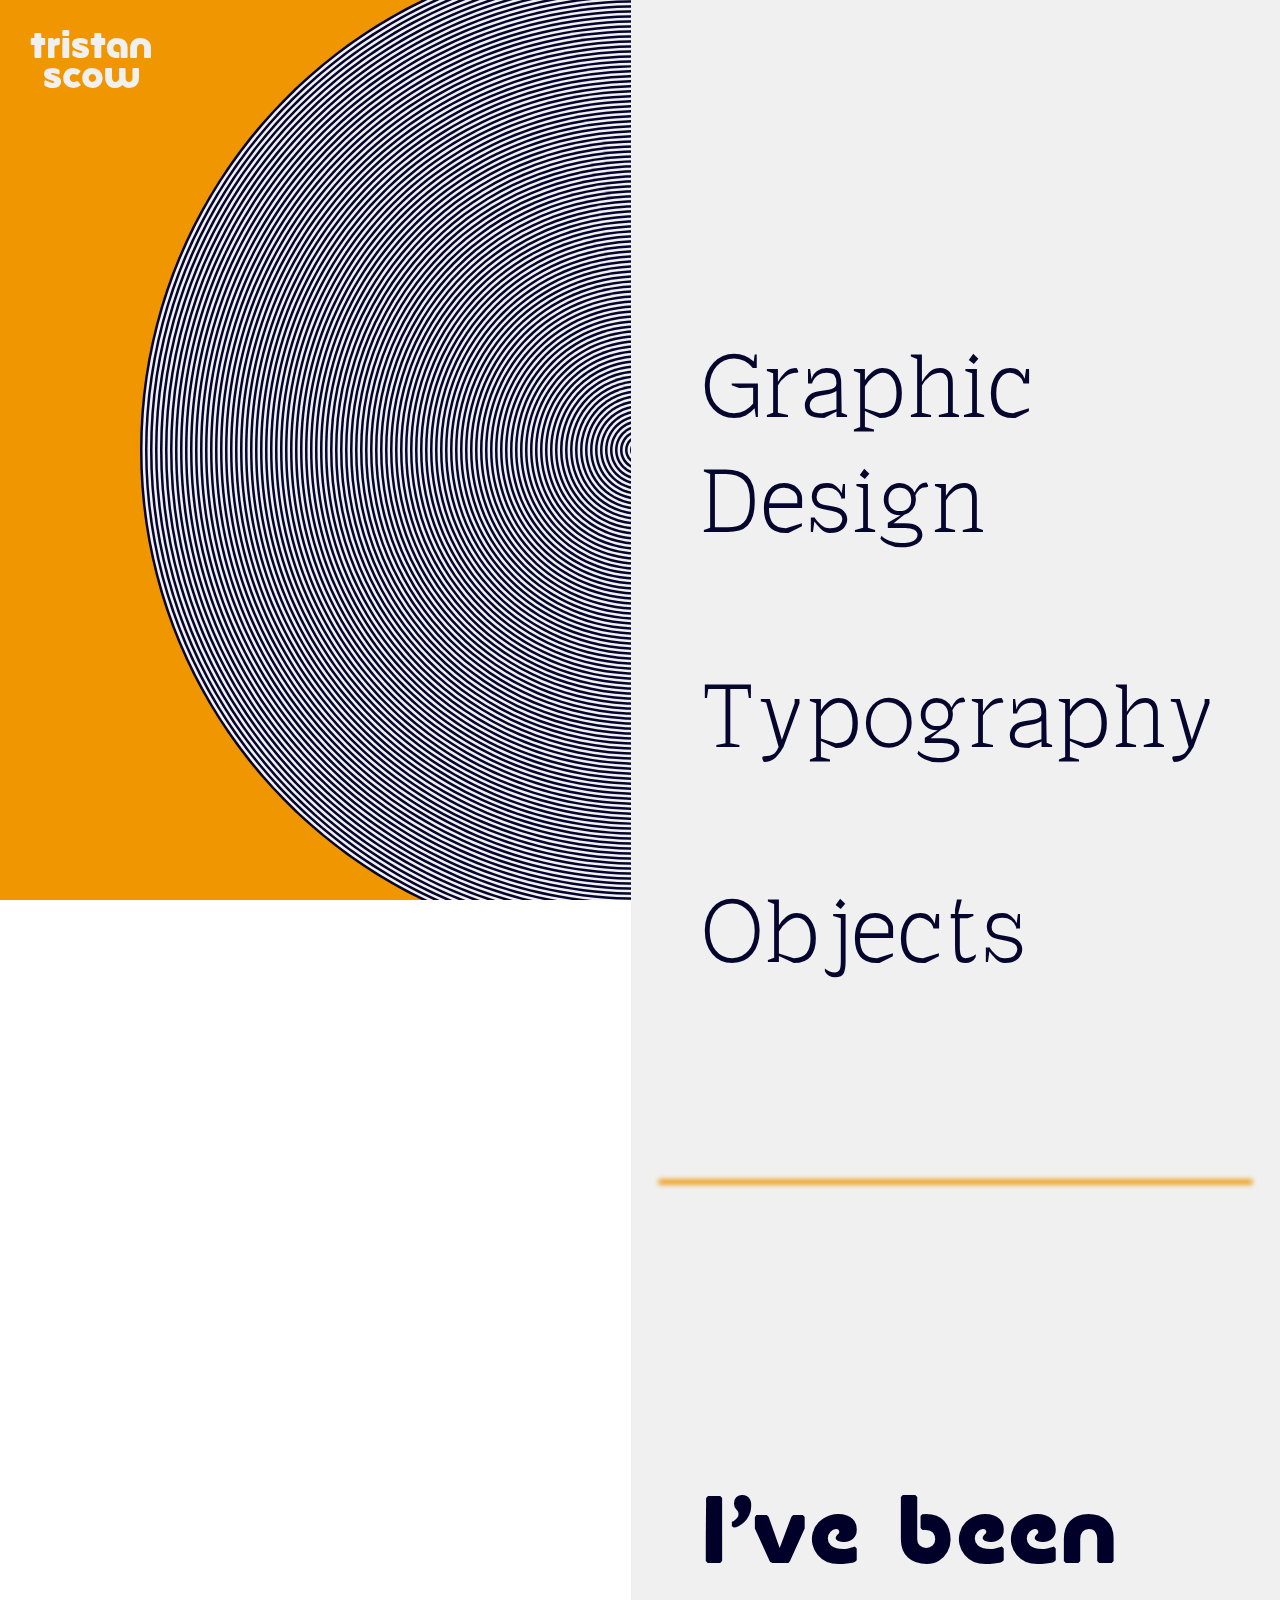
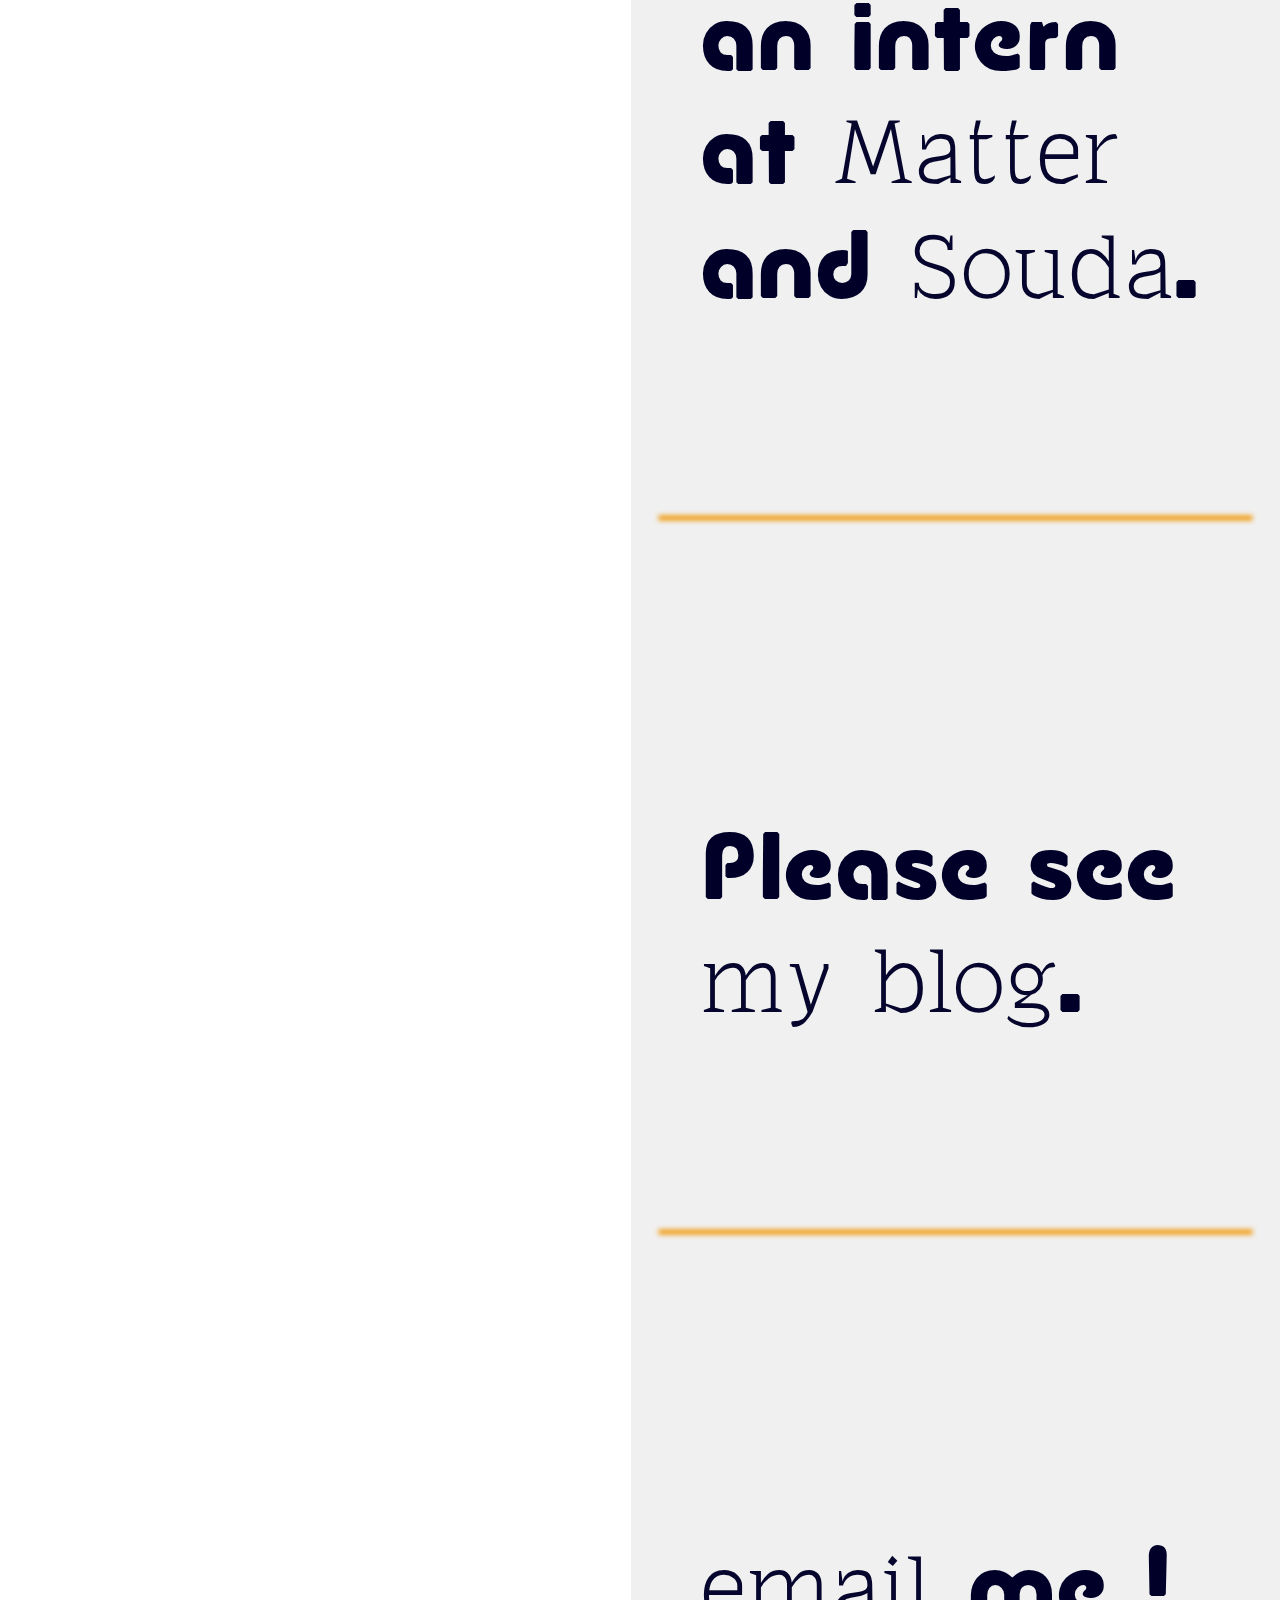
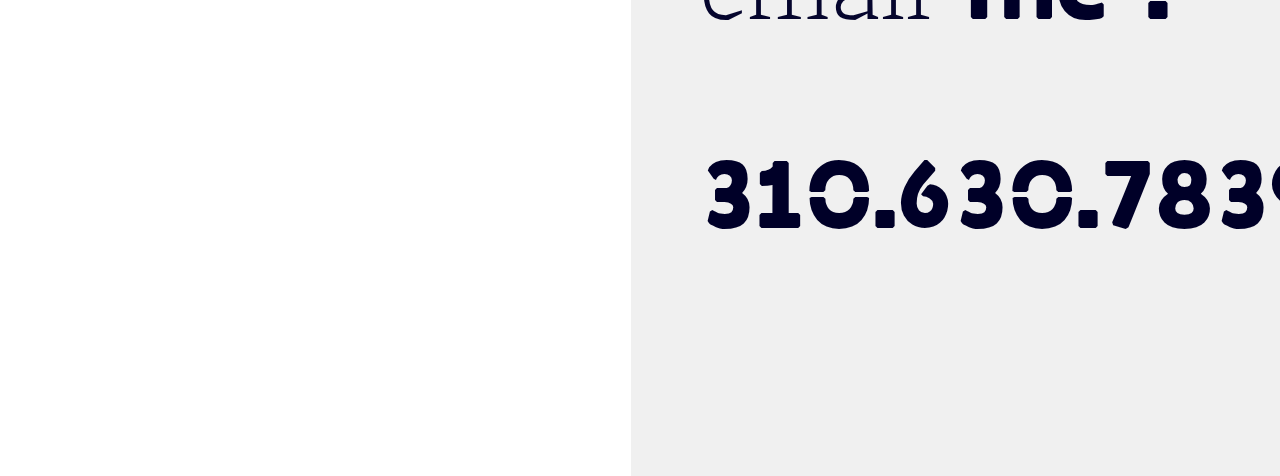
==== index.html @ 4257b39c "type changes la laal" ====
<!DOCTYPE html>
<html>
<head>
<title>Tristan Scow</title>
<meta name="viewport" content="width=device-width" />
<link rel="stylesheet" type="text/css" href="stylin.css">
<script type="text/javascript" src="js/paper-full.min.js"></script>
<script type="text/paperscript" canvas="myCanvas">
var mousePoint = view.center;
var amount = 200;
var colors = ['rgb(5,5,45)', 'rgb(240,240,240)'];

for (var i = 0; i < amount; i++) {
	var rect = new Rectangle([0, 0], [10, 10]);
	rect.center = mousePoint;
	var path = new Path.Rectangle(rect, 6);
	path.fillColor = colors[i % 2];
	var scale = (1 - i / amount) * 100;
	path.scale(scale);
}

function onMouseMove(event) {
	mousePoint = event.point;
}

var children = project.activeLayer.children;
function onFrame(event) {
	for (var i = 0, l = children.length; i < l; i++) {
		var item = children[i];
		var delta = (mousePoint - item.position) / (i + 8);
		
		if (delta.length > 0.1)
			item.position += delta;
	}
}
</script>
</head>
<body>   

		<canvas id="myCanvas" resize></canvas>
		
		<div id="container">
		
			<div id="name">tristan<br>scow</div>
		    
	        <div class="projectlist">
	            
	          	<ul>
	          	
		        	<li><a class="gd" href="./agito.html">Graphic Design</a></li>
		        	
		        	
		        	<li><a class="type" href="./type.html">Typography</a></li>
		        	
		        	
		        	<li><a class="obj" href="./objects.html">Objects</a></li>
	          	
	          	</ul>
	          	
	          	<hr>
	          	
	          	<ul>
	          	
		        	<li>I've been an intern at<a href="http://mattermatters.com"> Matter</a> and <a href="http://soudasouda.com">Souda</a>.</li>
	          	
	          	</ul>
	        	
	            <hr>
	            
	            <ul>
	            
	            	<li>Please see<br> <a href="http://bangbangboogie.tumblr.com">my blog</a>.</li>
	            	
	            </ul>
	            
				<hr>
				
				<ul>
		        	<li><a href="mailto:tscow@mica.edu">email </a>me !</li>
	        	
		        	<li>310.630.7839</li>
		        	
				</ul>
	        	
	        </div>

		</div>
</body>      
</html>​
---- stylin.css ----
@font-face {
	font-family:'Kamilla';
	src: url('kamilla_preview.woff') format('woff');
}

@font-face {
	font-family:'Viktor';
	src: url('Viktor_preview.ttf') format('truetype');
}



#myCanvas {
	height: 100%;
	width: 100%;
	position: fixed;
	top: 0;
	bottom: 0;
	left: 0;
	right: 0;
	background: rgb(240,150,0);
}

@media only screen and (max-device-width: 568px) {
		
	#myCanvas {
		
		display: none !important;
		
		}
		
	.projectlist {
	
		font-size: 4em;
		width: 95vw;
		margin-top: 200px;				
		line-height: 4.25em;
		display: block;
		z-index: 99999;
		font-family: Kamilla, sans-serif;
		
		}
		
	.projectlist a {
		text-decoration: none;
		}
		
	#name {
		
		font-size: 5em;
		line-height: 4em;
	
	}	
	
		
		
		
		
}

#container {
	width: 100vw;
}

h1 {
	font-size: 80px;
    line-height: 90px;
    text-shadow:
	     	-1px -1px 0 rgb(5,85,5),  
	     	1px -1px 0 rgb(0,255,255),
	     	-1px 1px 0 rgb(255,190,0),
	     	1px 1px 0 rgb(255,0,0);
    }
 

.projectlist {
	
	font-family: Kamilla, sans-serif;
	padding: 30px;
	letter-spacing: .02em;
	text-align: left;
	background-color: rgb(240,240,240);
    color: rgb(0,0,40);
}

@media only screen and (min-device-width: 600px) {
    
.projectlist {
	position: absolute;
	right: 0%;
	top: 0%;
	width: 46vw;
    font-size: 6em;
    }
    
   } 
    
.projectlist hr {
	border: 0px;
	height: 0px;
	box-shadow: 0 0 5px 2.5px rgb(240,150,0);
}    

.projectlist a {
	color: rgb(5,5,45);
	text-decoration: none;
	font-size: 1em;
    font-family: Viktor;
   /*
 text-shadow:
	     	-1px -1px 0 rgb(5,5,45),  
	     	1px -1px 0 rgb(0,0,90),
	     	-1px 1px 0 rgb(0,90,90),
	     	1px 1px 0 rgb(255,255,0);
*/
}

.projectlist li {
	padding-top: 100px;
	list-style-type: none;
}

.projectlist li:first-child {
	padding-top: 200px;
}

.projectlist li:last-child {
	padding-bottom: 100px;
}


a:hover {
	cursor: crosshair;
}
    

span.stretch {
    display:inline-block;
    transform:scale(1,1.25); /* W3C */
    -webkit-transform:scale(1,1.25); /* Safari and Chrome */
    -moz-transform:scale(1,1.25); /* Firefox */
    -ms-transform:scale(1,1.25); /* IE 9 */
    -o-transform:scale(1,1.25); /* Opera */
    margin-left: auto;
    margin-right: auto;
    letter-spacing: .25em;
    font-family: Viktor;
}
    

#name {
	position: fixed;
	top: 30px;
	left: 30px;
	color: rgb(240,240,240);
	text-align: center;
	font-size: 40px;
	line-height: 30px;
	font-family: Kamilla, sans-serif;
	-webkit-transition: letter-spacing 1.5s;
}

#name a {
	color: white;
	text-decoration: none;
	font-size: 60px;
}

#name a:hover {
	color: ;
	text-decoration: none;
}

#name:hover {
	letter-spacing: .25em;
}

#textbox {
	width: 80%;
	position: absolute;
	right:0%;
	color: rgb(5,5,45);
	font-family: Kamilla;
	padding: 30px;
	text-align: center;
}

#textbox.viktor {
	font-family: Viktor;
}

.typetoggle {
	color: white;
	font-size: .5em;
	display: block;
	padding: 30px;
	border-radius: 30px;
	margin: 30px auto 0 auto;
	box-shadow: none;
	appearance: none;
	border: none;
	background: rgb(5,5,45);
}

.typetoggle:focus {
	box-shadow: none;
	background: rgb(5,5,45);
	appearance: none;
	border: none;
}

img.large {
	width: 84vw;
	height: auto;
	padding: 30px;
}

img.double {
	width: 40vw;
	height: auto;
	padding: 30px;
}
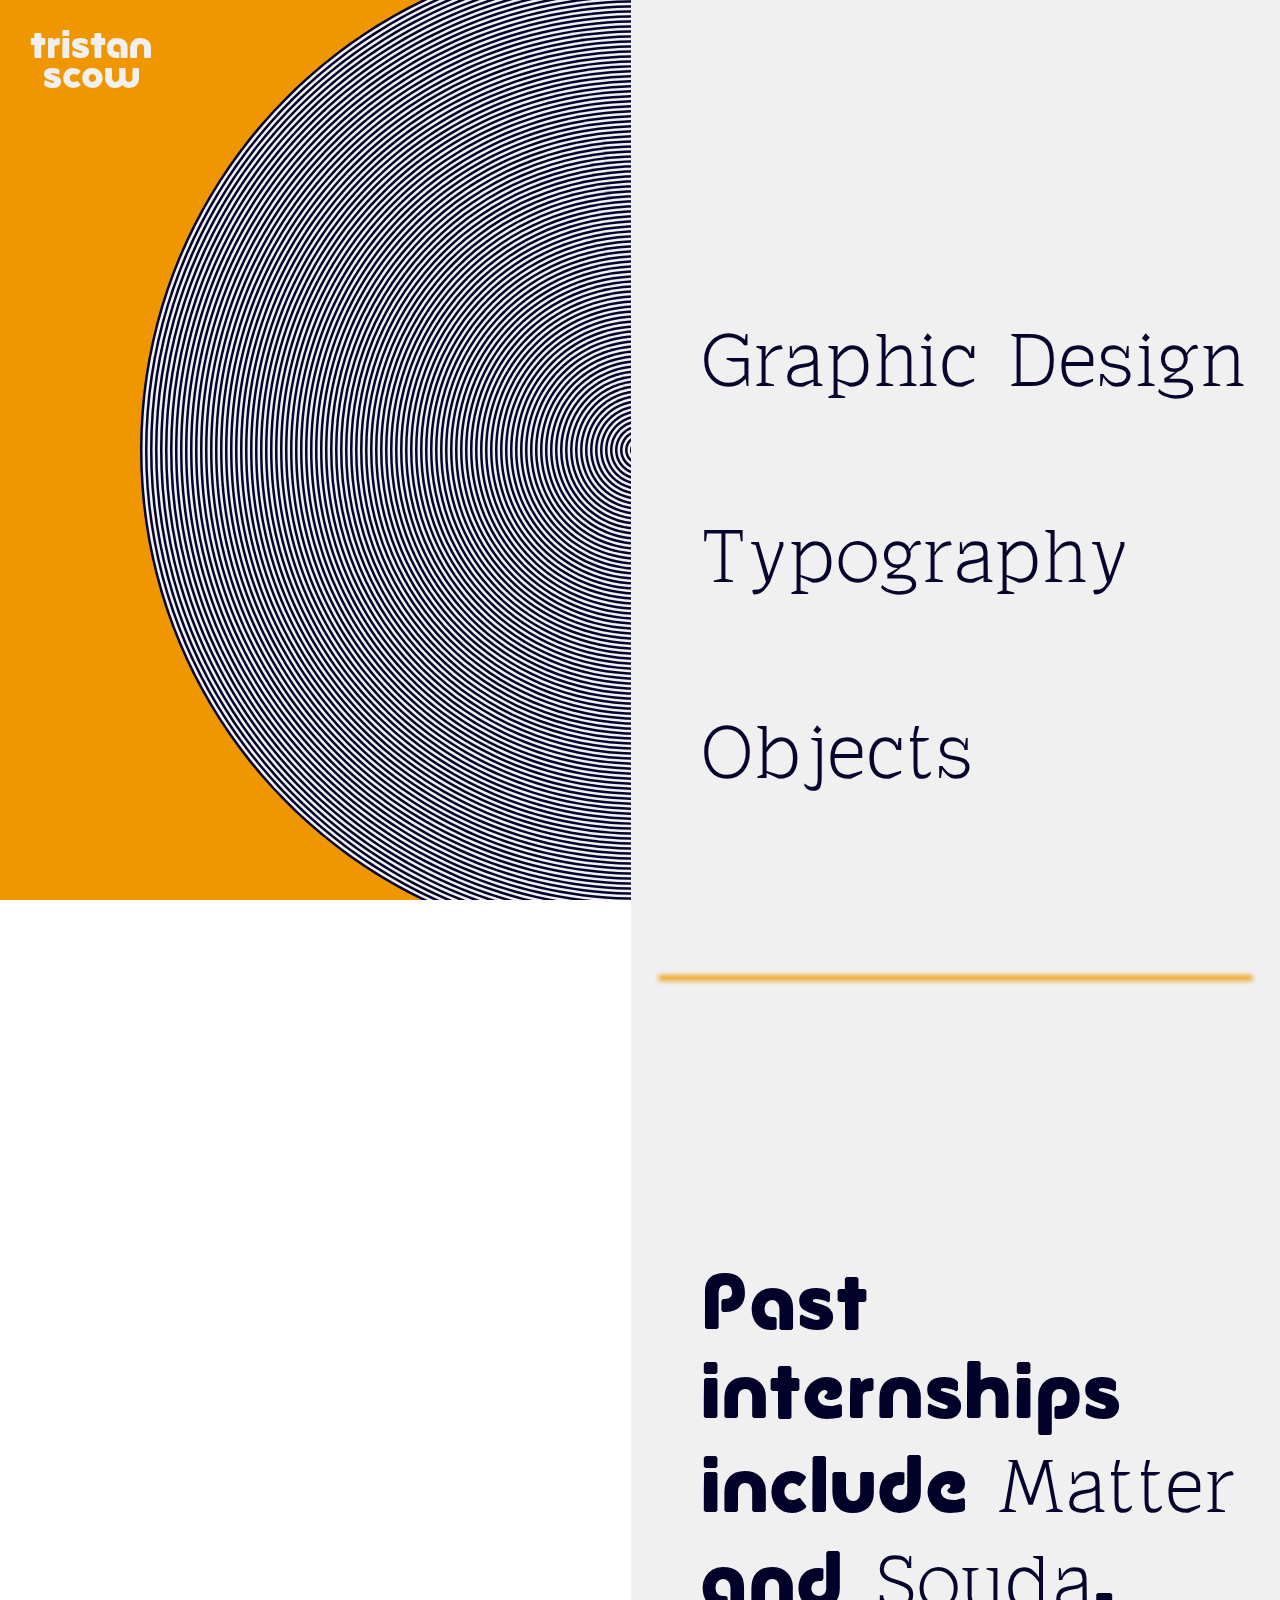
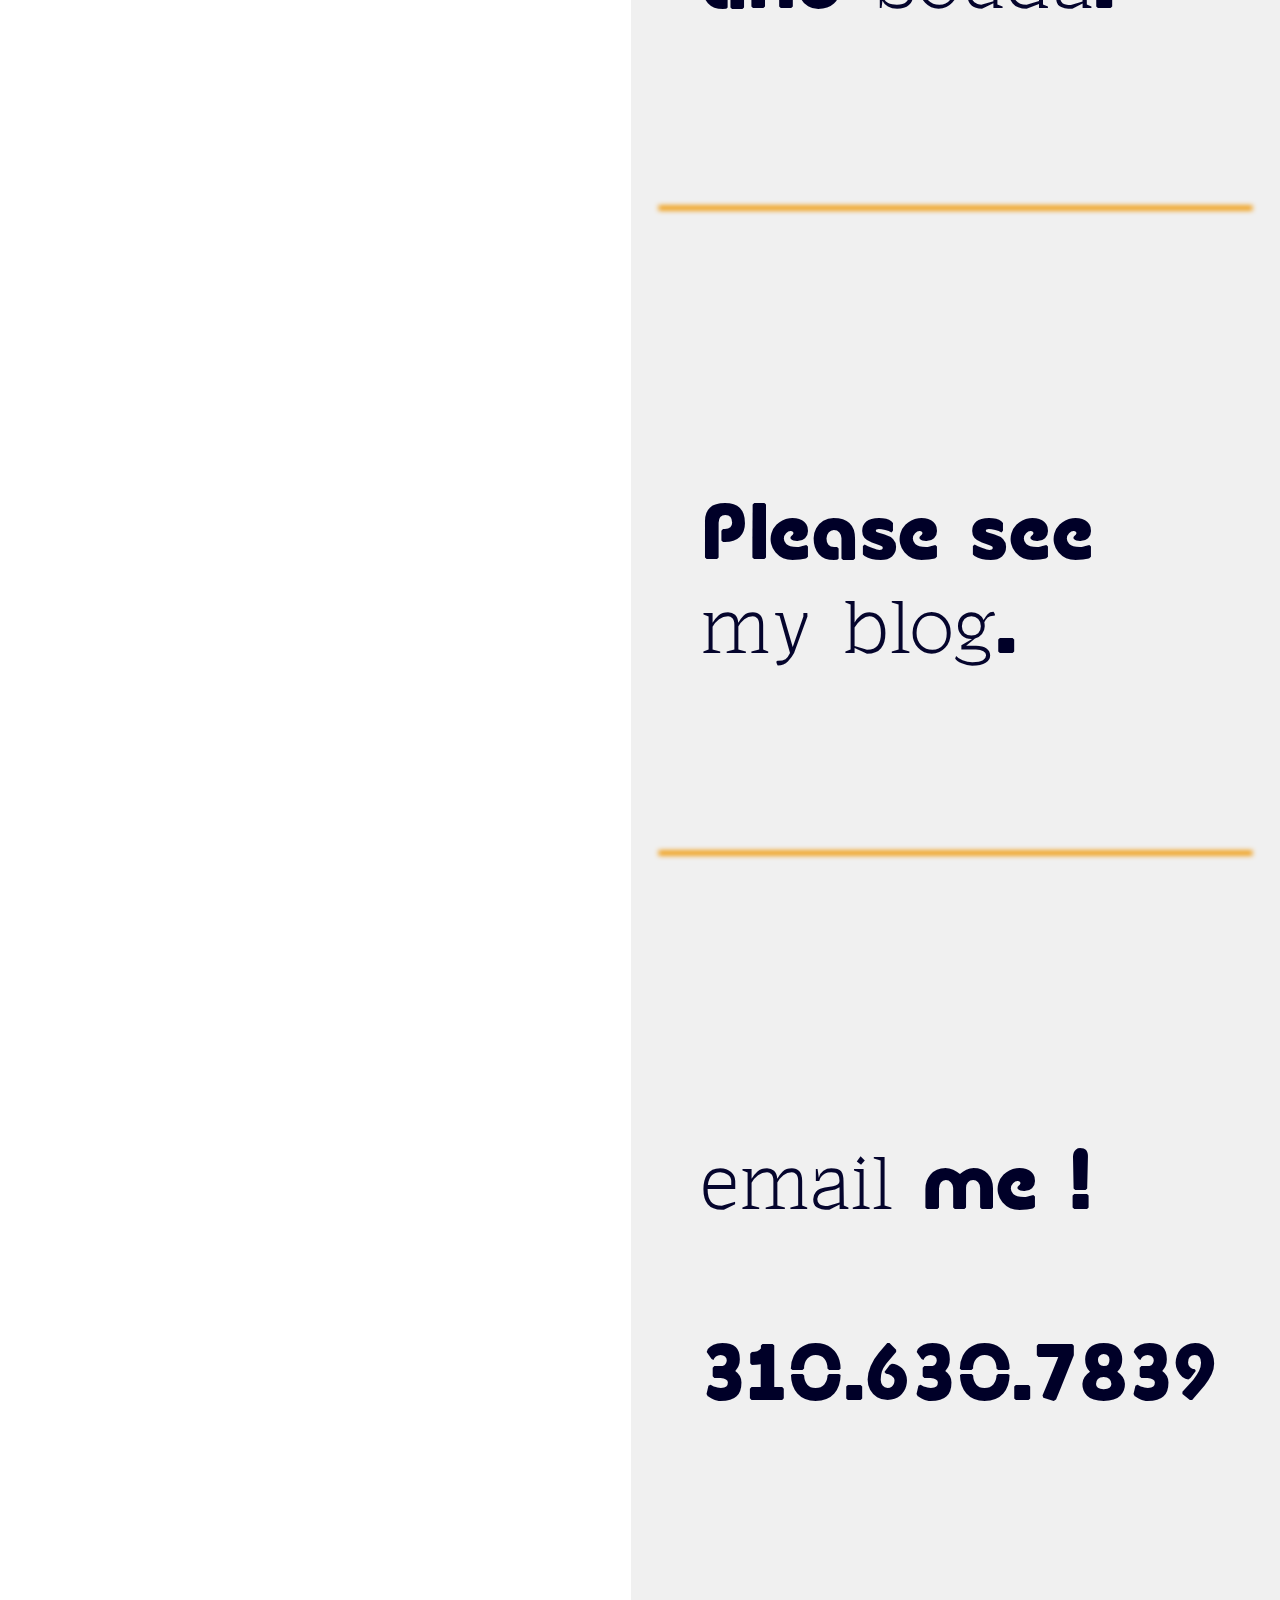
==== commit 349d918e: "lots of stuff" ====
--- a/index.html
+++ b/index.html
@@ -47,13 +47,13 @@
 	            
 	          	<ul>
 	          	
-		        	<li><a class="gd" href="./agito.html">Graphic Design</a></li>
+		        	<li><a href="./agito.html">Graphic Design</a></li>
 		        	
 		        	
-		        	<li><a class="type" href="./type.html">Typography</a></li>
+		        	<li><a href="./type.html">Typography</a></li>
 		        	
 		        	
-		        	<li><a class="obj" href="./objects.html">Objects</a></li>
+		        	<li><a href="./objects.html">Objects</a></li>
 	          	
 	          	</ul>
 	          	
@@ -61,7 +61,7 @@
 	          	
 	          	<ul>
 	          	
-		        	<li>I've been an intern at<a href="http://mattermatters.com"> Matter</a> and <a href="http://soudasouda.com">Souda</a>.</li>
+		        	<li>Past internships include <a href="http://mattermatters.com"> Matter</a> and <a href="http://soudasouda.com">Souda</a>.</li>
 	          	
 	          	</ul>
 	        	
--- a/stylin.css
+++ b/stylin.css
@@ -44,6 +44,8 @@
 	.projectlist a {
 		text-decoration: none;
 		}
+		
+		
 		
 	#name {
 		
@@ -83,6 +85,33 @@
     color: rgb(0,0,40);
 }
 
+.projectlist a {
+		text-decoration: none;
+		}
+
+.projectlist a:hover {
+		color: rgb(240,150,0);
+		}
+
+.projdescription {
+	font-family: Viktor;
+	color: rgb(5,5,45);
+	font-size: 2.5em;
+	float: right;
+	margin-left: 30%;
+	margin-bottom: 50px;
+	margin-top: 10px;
+}
+
+.projdescription a {
+	text-decoration: none;
+	color: rgb(5,5,45);
+}
+
+.projdescription a:hover {
+	color: rgb(240,150,0)
+}
+
 @media only screen and (min-device-width: 600px) {
     
 .projectlist {
@@ -90,7 +119,7 @@
 	right: 0%;
 	top: 0%;
 	width: 46vw;
-    font-size: 6em;
+    font-size: 5em;
     }
     
    } 
@@ -185,6 +214,11 @@
 	text-align: center;
 }
 
+#textbox a {
+	text-decoration: none;
+	color: rgb(5,5,45);
+}
+
 #textbox.viktor {
 	font-family: Viktor;
 }
@@ -200,6 +234,7 @@
 	appearance: none;
 	border: none;
 	background: rgb(5,5,45);
+	font-family: Kamilla;
 }
 
 .typetoggle:focus {
@@ -219,4 +254,24 @@
 	width: 40vw;
 	height: auto;
 	padding: 30px;
+}
+
+a.studio {
+	font-family: Kamilla;
+	text-align: center;
+	font-size: 6em;
+	text-decoration: none;
+	margin-left: 110px;
+}
+
+a.studio:hover {
+	color: white;
+}
+
+a.studio:active {
+	color: black;
+}
+
+a.studio:visited {
+	color: black;
 }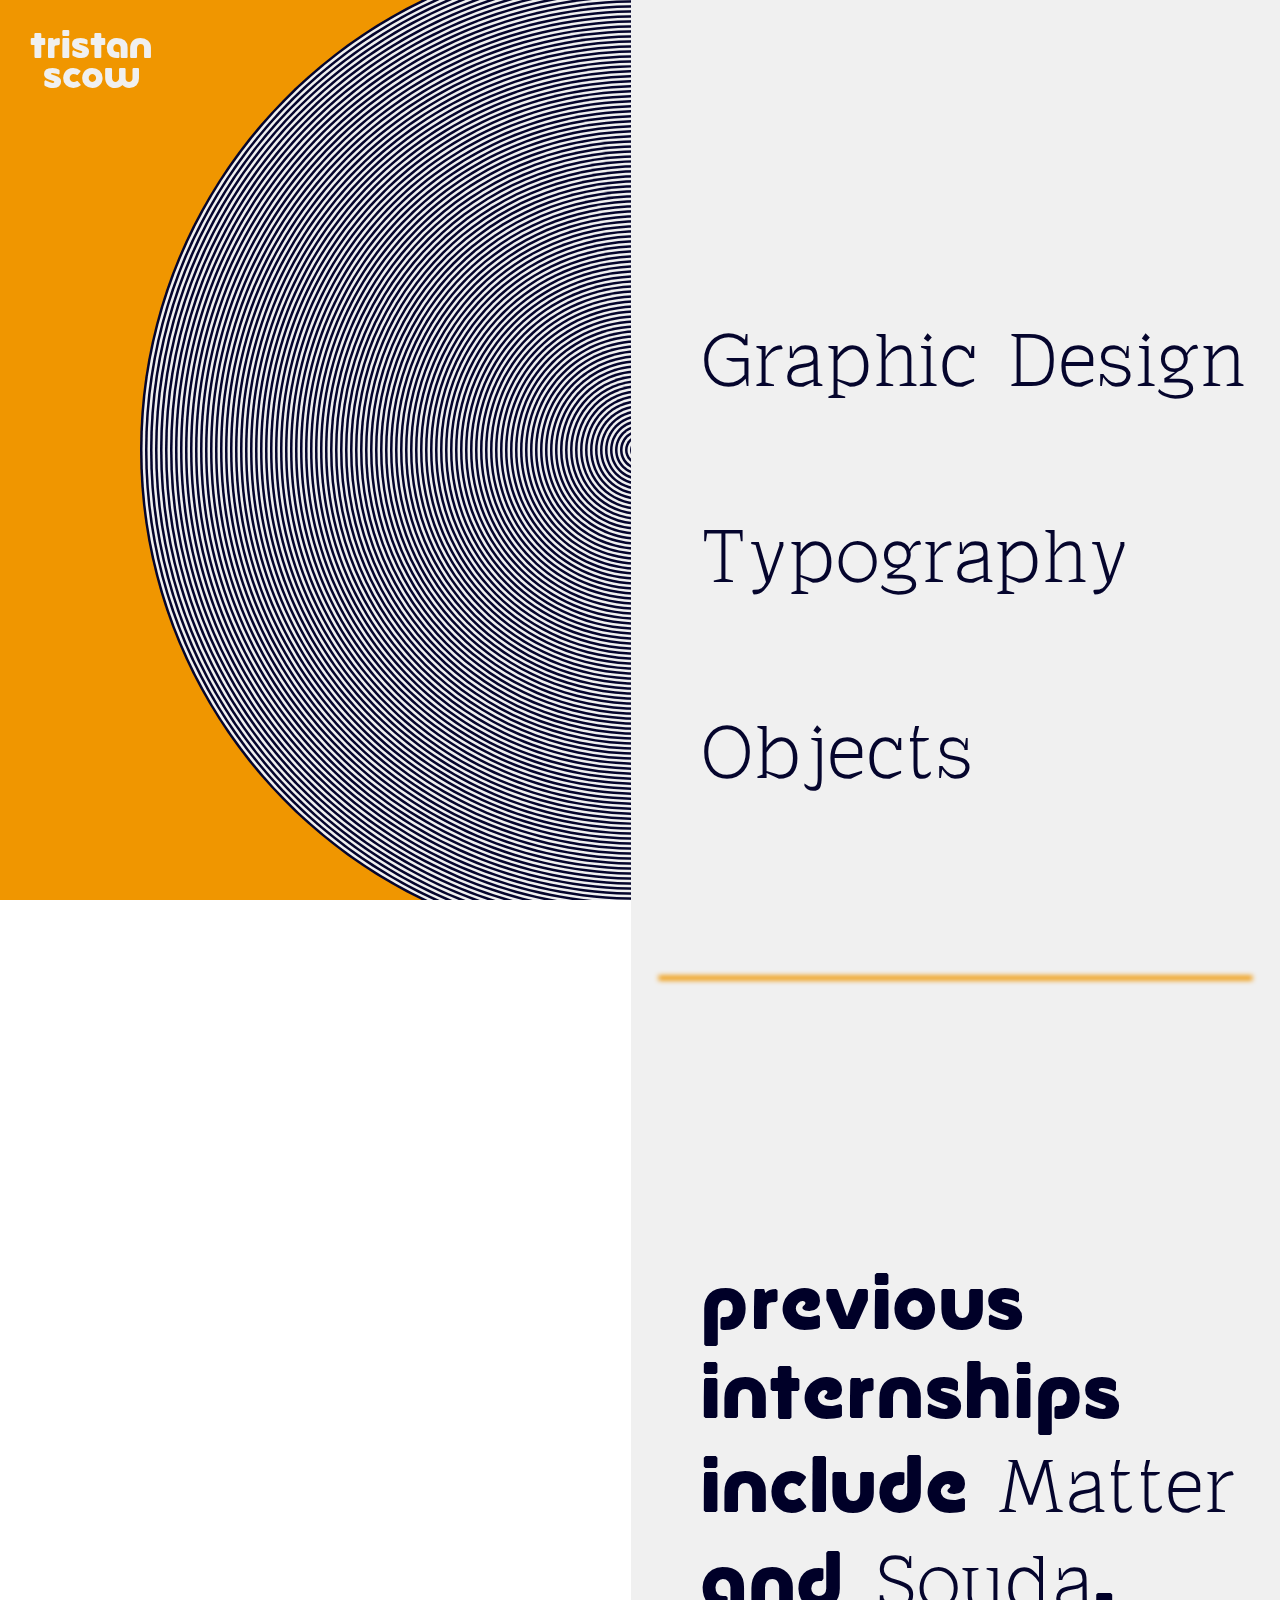
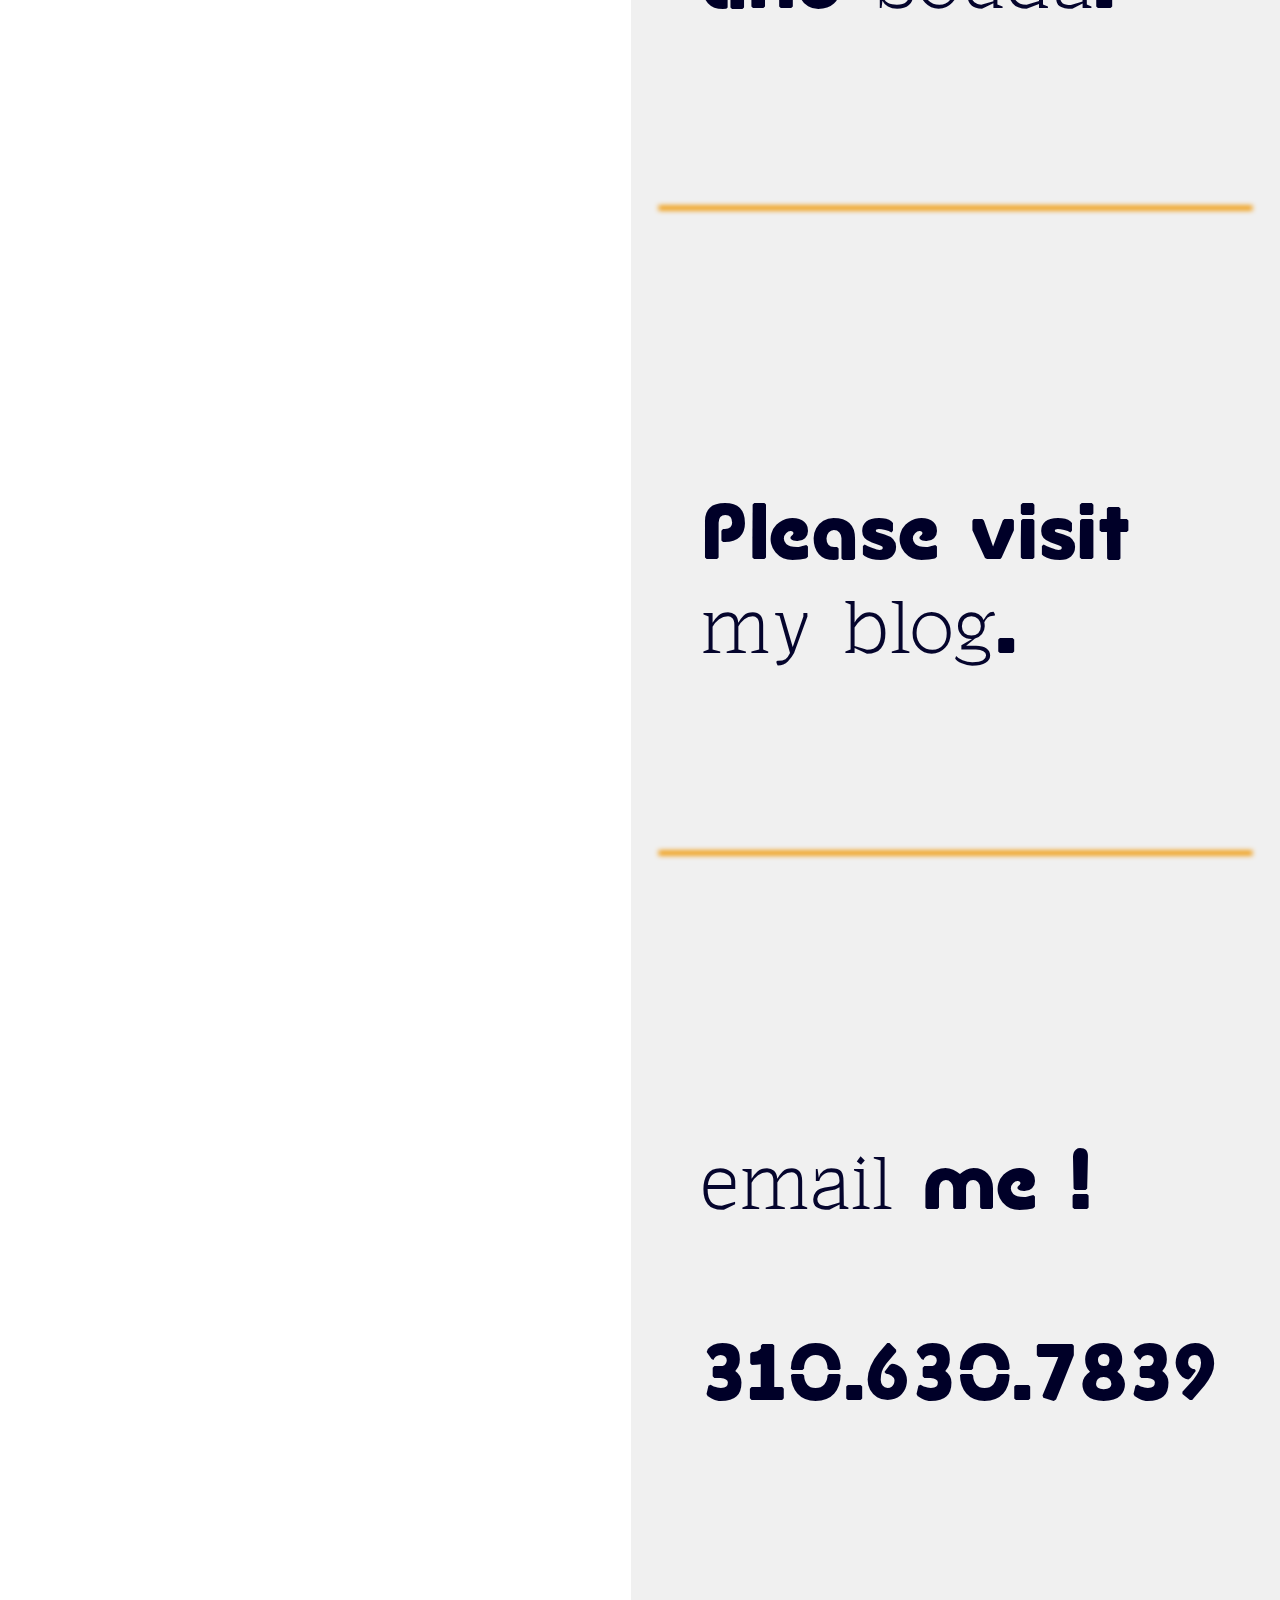
==== commit daca98e2: "type stuff" ====
--- a/index.html
+++ b/index.html
@@ -61,7 +61,7 @@
 	          	
 	          	<ul>
 	          	
-		        	<li>Past internships include <a href="http://mattermatters.com"> Matter</a> and <a href="http://soudasouda.com">Souda</a>.</li>
+		        	<li>previous internships include <a href="http://mattermatters.com"> Matter</a> and <a href="http://soudasouda.com">Souda</a>.</li>
 	          	
 	          	</ul>
 	        	
@@ -69,7 +69,7 @@
 	            
 	            <ul>
 	            
-	            	<li>Please see<br> <a href="http://bangbangboogie.tumblr.com">my blog</a>.</li>
+	            	<li>Please visit<br> <a href="http://bangbangboogie.tumblr.com">my blog</a>.</li>
 	            	
 	            </ul>
 	            
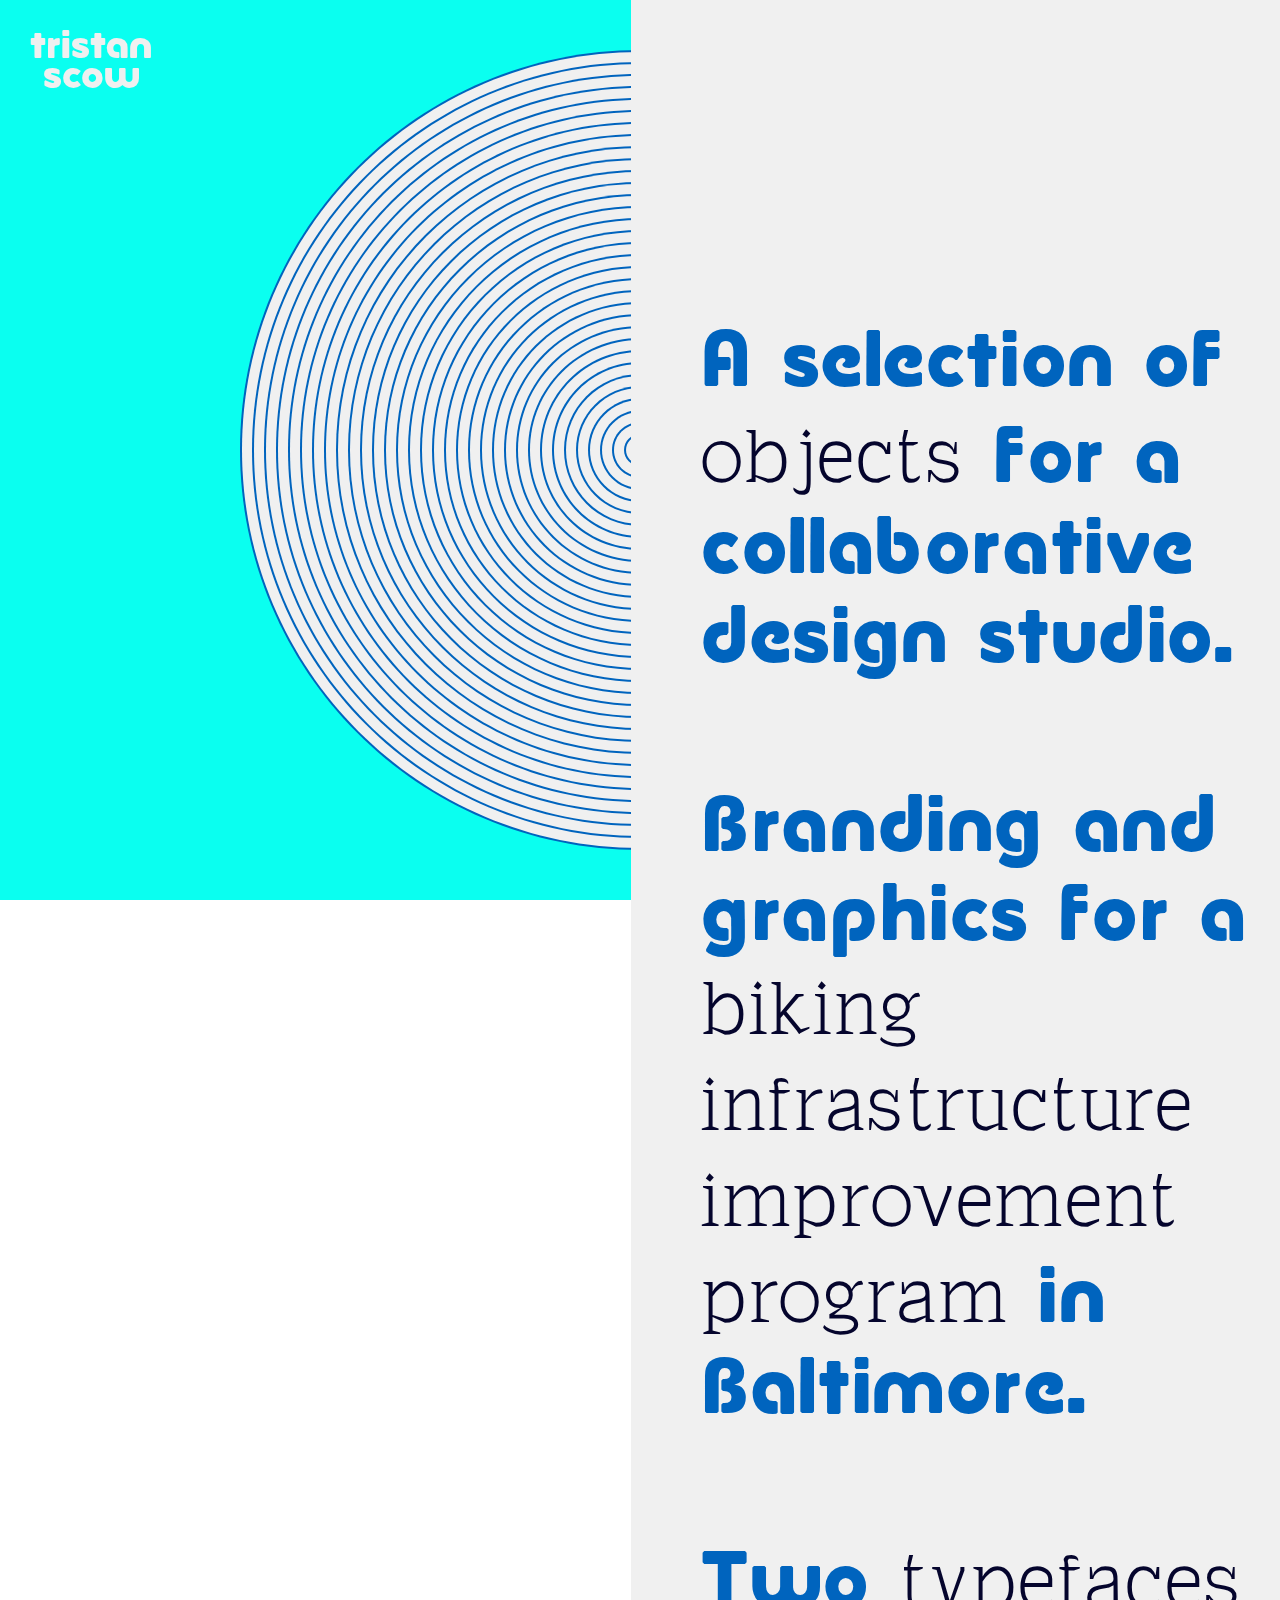
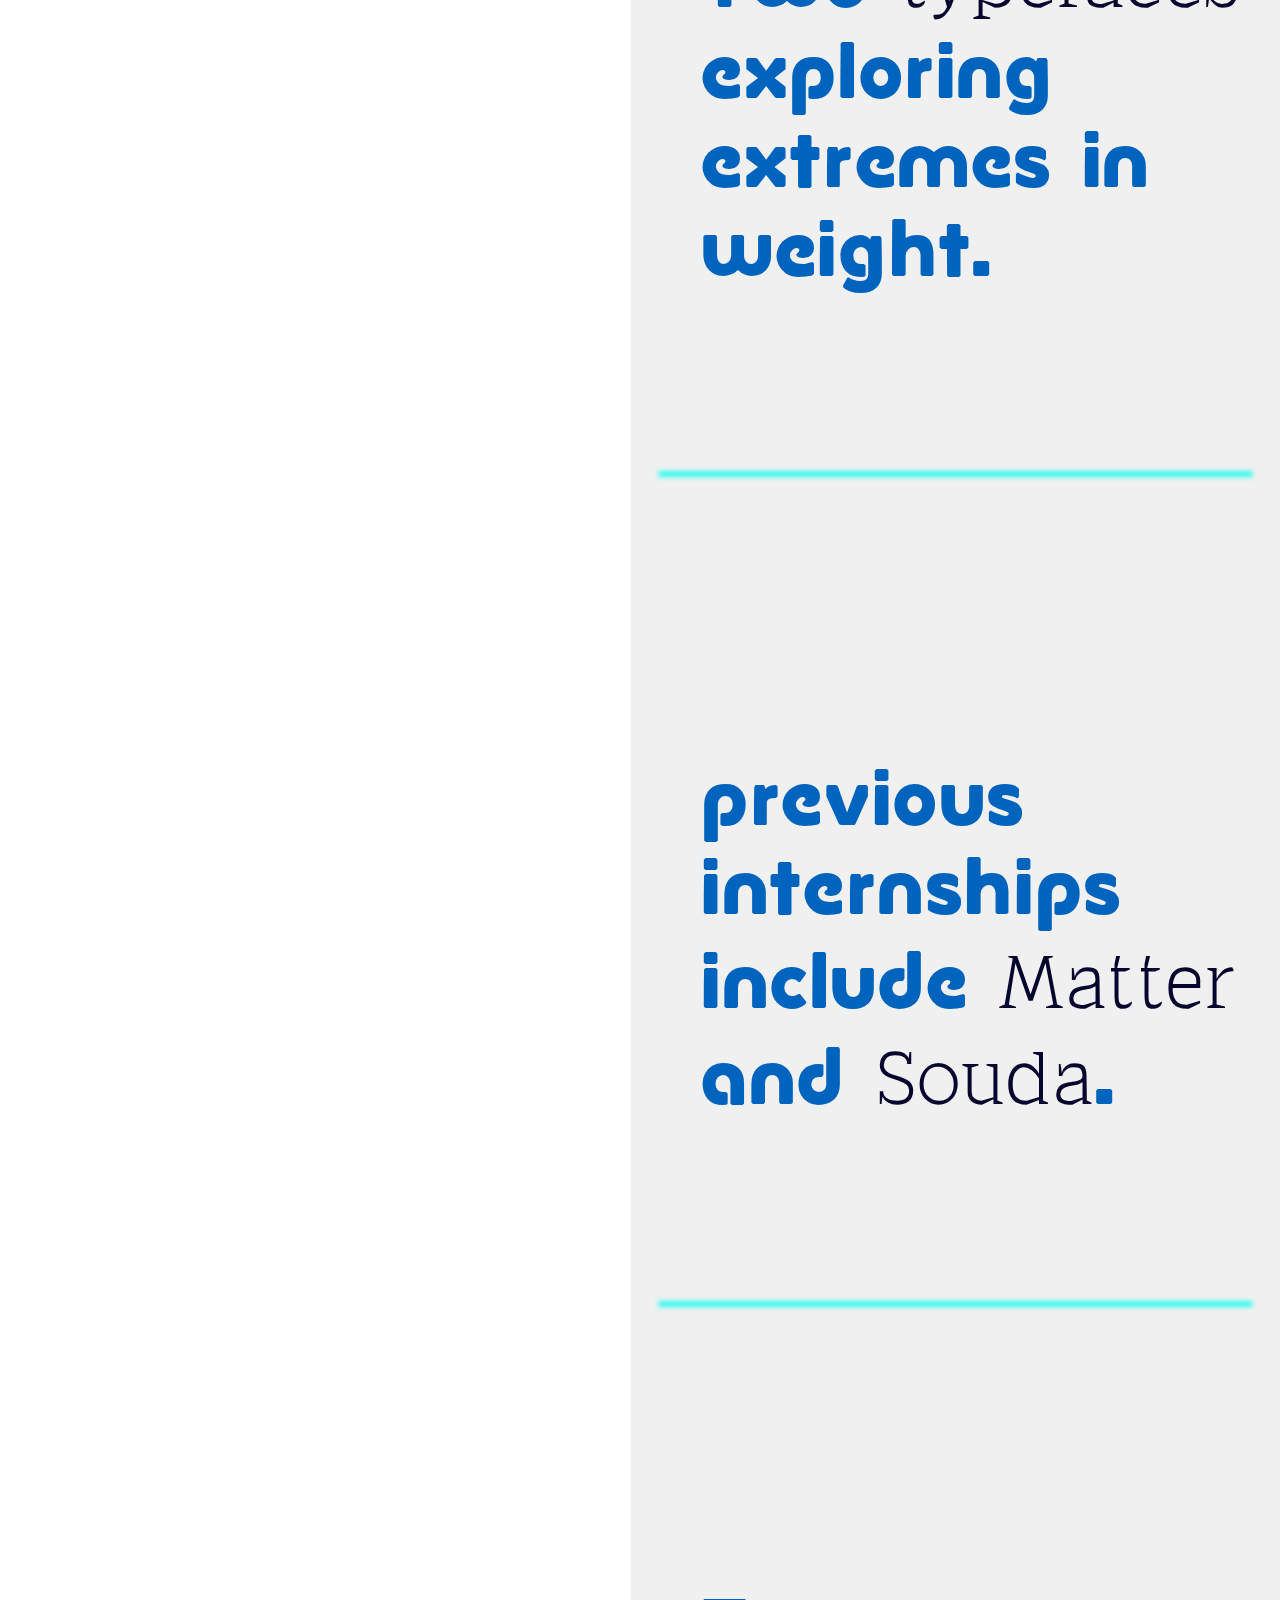
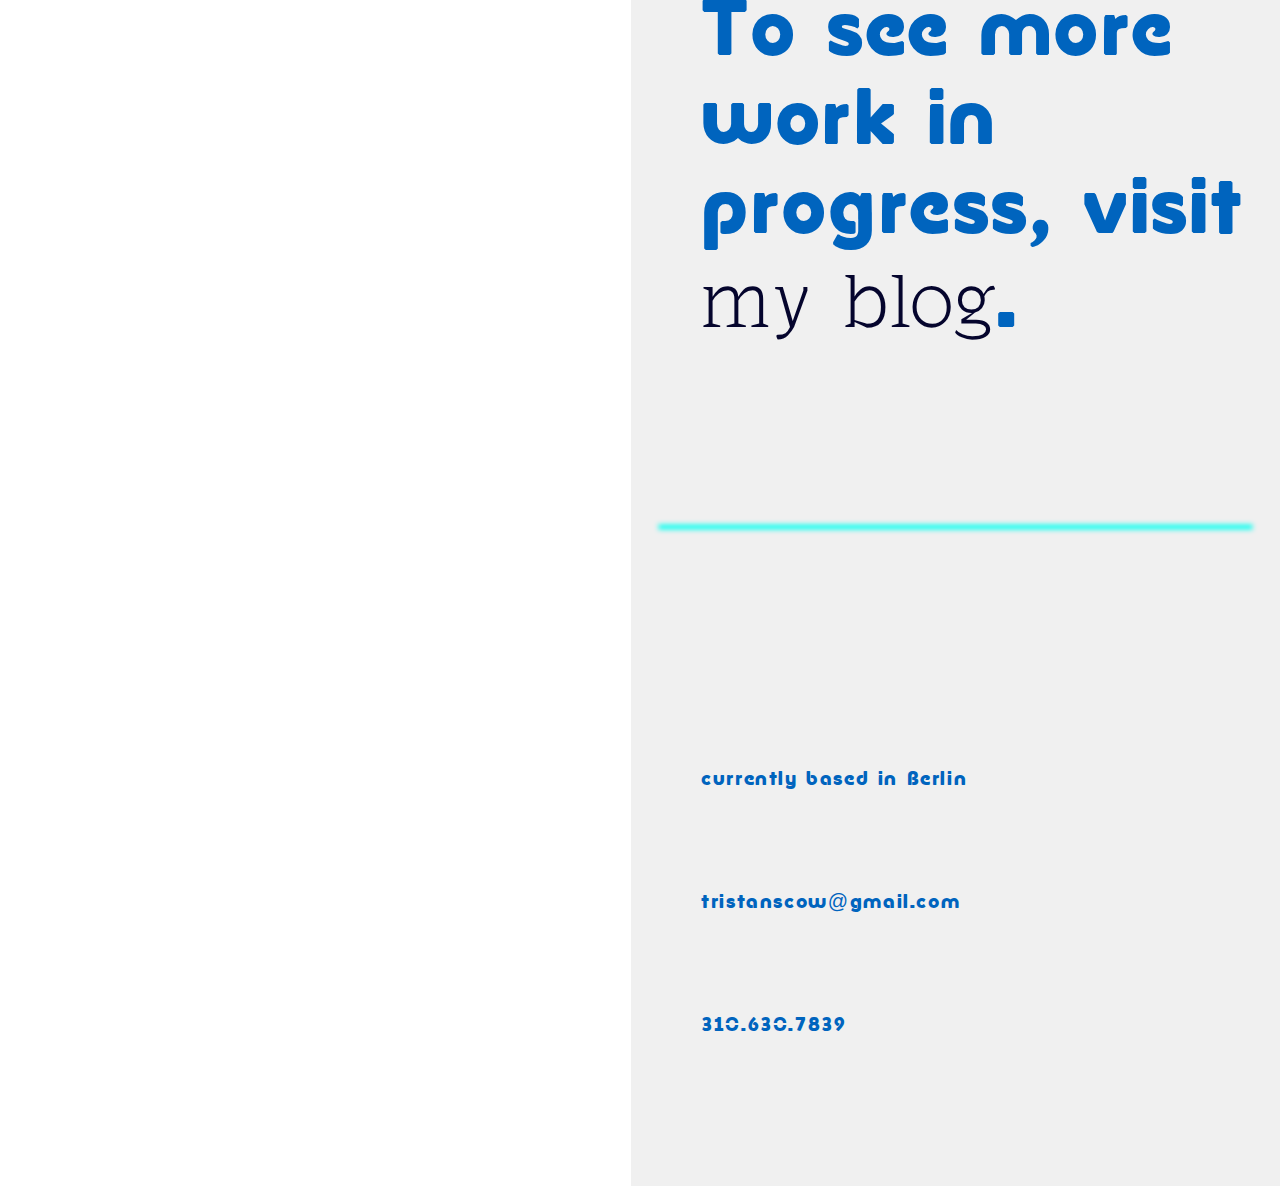
==== commit 1ddddefa: "refreshii" ====
--- a/index.html
+++ b/index.html
@@ -8,13 +8,13 @@
 <script type="text/paperscript" canvas="myCanvas">
 var mousePoint = view.center;
 var amount = 200;
-var colors = ['rgb(5,5,45)', 'rgb(240,240,240)'];
+var colors = ['rgb(0,100,190)', 'rgb(240,240,240)'];
 
 for (var i = 0; i < amount; i++) {
-	var rect = new Rectangle([0, 0], [10, 10]);
+	var rect = new Rectangle([0, 0], [8, 8]);
 	rect.center = mousePoint;
 	var path = new Path.Rectangle(rect, 6);
-	path.fillColor = colors[i % 2];
+	path.fillColor = colors[i % 6];
 	var scale = (1 - i / amount) * 100;
 	path.scale(scale);
 }
@@ -47,13 +47,15 @@
 	            
 	          	<ul>
 	          	
-		        	<li><a href="./agito.html">Graphic Design</a></li>
+	          		<li>A selection of<a href="./objects.html"> objects</a> for a collaborative design studio.</li>
+	          		
+		        	<li>Branding and graphics for a <a href="./agito.html">biking infrastructure improvement program</a> in Baltimore.</li>
 		        	
 		        	
-		        	<li><a href="./type.html">Typography</a></li>
+		        	<li>Two <a href="./type.html">typefaces</a> exploring extremes in weight.</li>
 		        	
 		        	
-		        	<li><a href="./objects.html">Objects</a></li>
+		        	
 	          	
 	          	</ul>
 	          	
@@ -69,14 +71,17 @@
 	            
 	            <ul>
 	            
-	            	<li>Please visit<br> <a href="http://bangbangboogie.tumblr.com">my blog</a>.</li>
+	            	<li>To see more work in progress, visit<br> <a href="http://bangbangboogie.tumblr.com">my blog</a>.</li>
 	            	
 	            </ul>
 	            
 				<hr>
 				
-				<ul>
-		        	<li><a href="mailto:tscow@mica.edu">email </a>me !</li>
+				<ul class="contact">
+				
+					<li>currently based in Berlin</li>
+					
+		        	<li>tristanscow@gmail.com</li>
 	        	
 		        	<li>310.630.7839</li>
 		        	
--- a/stylin.css
+++ b/stylin.css
@@ -18,7 +18,7 @@
 	bottom: 0;
 	left: 0;
 	right: 0;
-	background: rgb(240,150,0);
+	background: rgb(10,255,240);
 }
 
 @media only screen and (max-device-width: 568px) {
@@ -82,7 +82,7 @@
 	letter-spacing: .02em;
 	text-align: left;
 	background-color: rgb(240,240,240);
-    color: rgb(0,0,40);
+    color: rgb(0,100,190);
 }
 
 .projectlist a {
@@ -90,7 +90,7 @@
 		}
 
 .projectlist a:hover {
-		color: rgb(240,150,0);
+		color: rgb(10,255,240);
 		}
 
 .projdescription {
@@ -101,6 +101,7 @@
 	margin-left: 30%;
 	margin-bottom: 50px;
 	margin-top: 10px;
+	margin-right: 30px;
 }
 
 .projdescription a {
@@ -109,7 +110,7 @@
 }
 
 .projdescription a:hover {
-	color: rgb(240,150,0)
+	color: rgb(10,255,240)
 }
 
 @media only screen and (min-device-width: 600px) {
@@ -127,7 +128,7 @@
 .projectlist hr {
 	border: 0px;
 	height: 0px;
-	box-shadow: 0 0 5px 2.5px rgb(240,150,0);
+	box-shadow: 0 0 5px 2.5px rgb(10,255,240);
 }    
 
 .projectlist a {
@@ -205,12 +206,15 @@
 }
 
 #textbox {
+	/* background: white; */
 	width: 80%;
-	position: absolute;
+	margin-left: 10%;
+	/* position: absolute; */
 	right:0%;
+	top: 200px;
 	color: rgb(5,5,45);
 	font-family: Kamilla;
-	padding: 30px;
+	padding: 50px 0 200px 0;
 	text-align: center;
 }
 
@@ -244,6 +248,7 @@
 	border: none;
 }
 
+
 img.large {
 	width: 84vw;
 	height: auto;
@@ -255,6 +260,12 @@
 	height: auto;
 	padding: 30px;
 }
+
+img.breather {
+	margin-top: 900px;
+}
+
+
 
 a.studio {
 	font-family: Kamilla;
@@ -274,4 +285,8 @@
 
 a.studio:visited {
 	color: black;
+}
+
+ul.contact {
+	font-size: 20px;
 }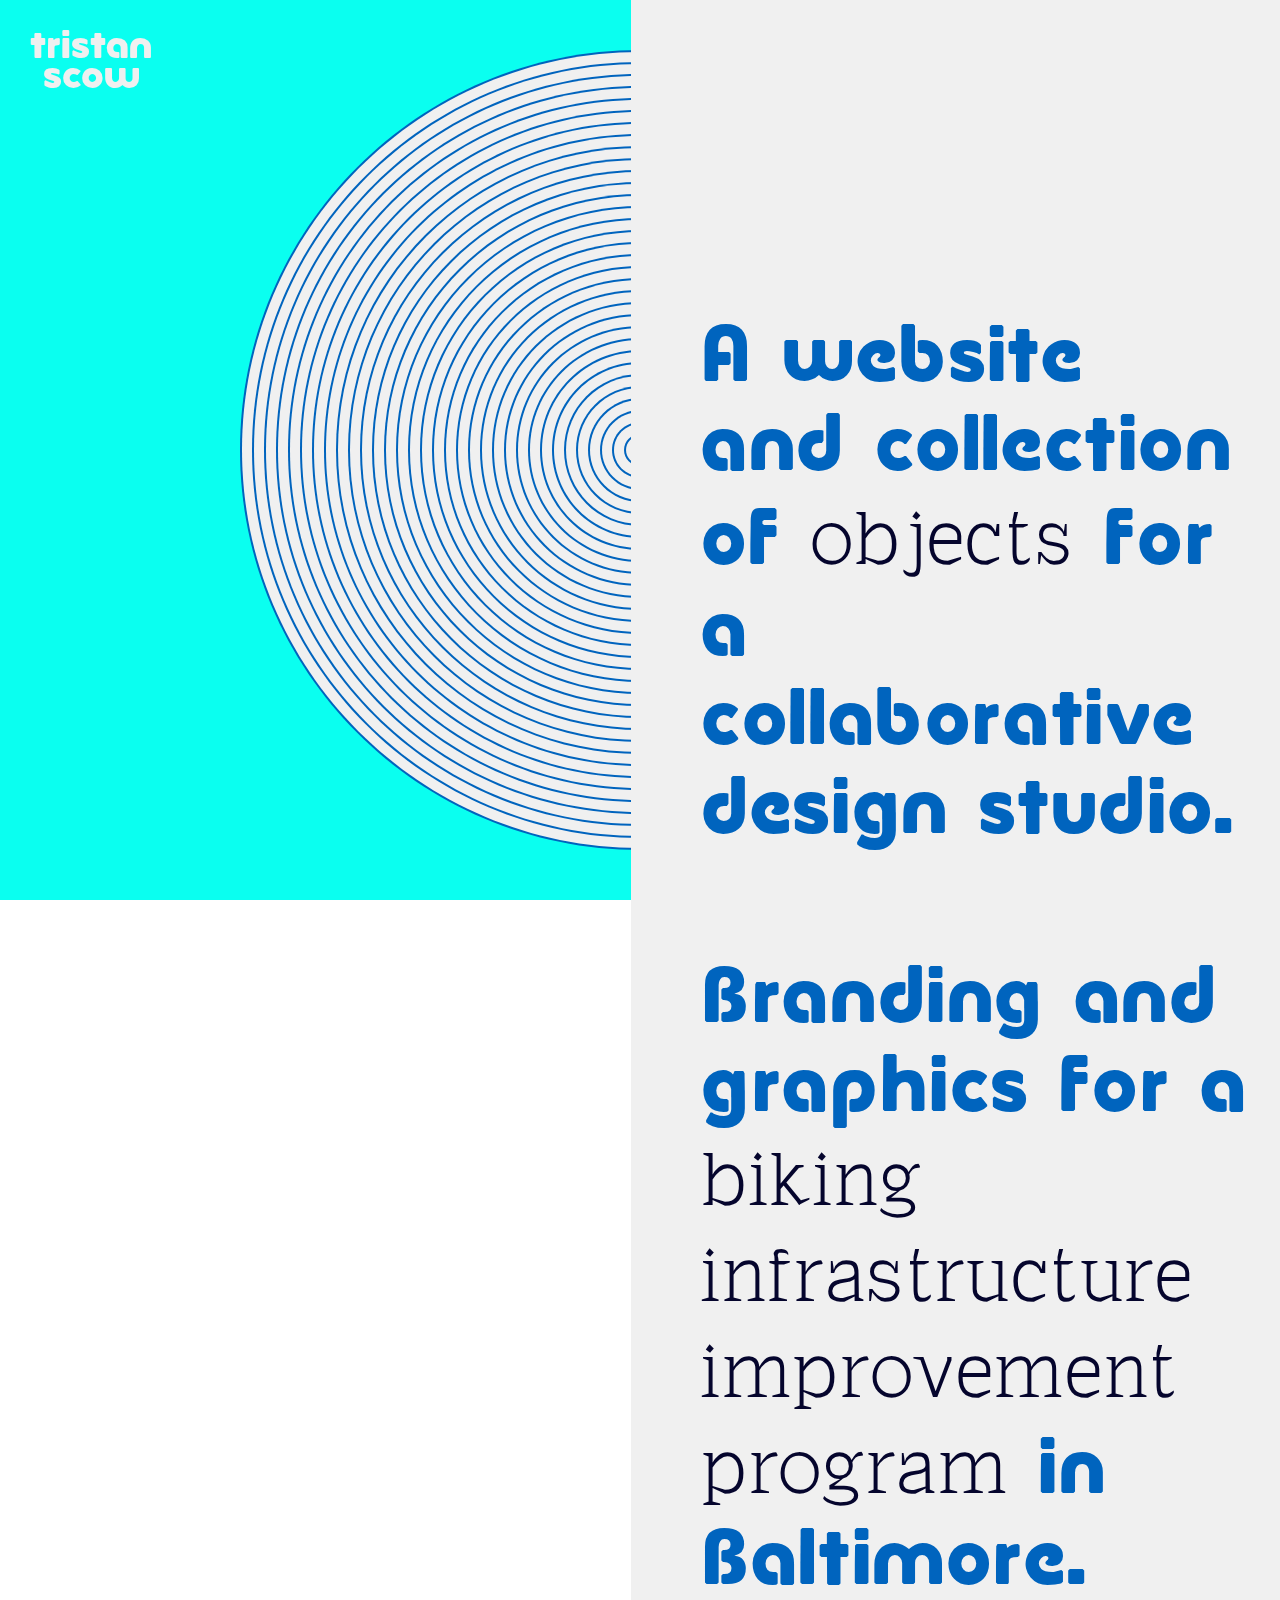
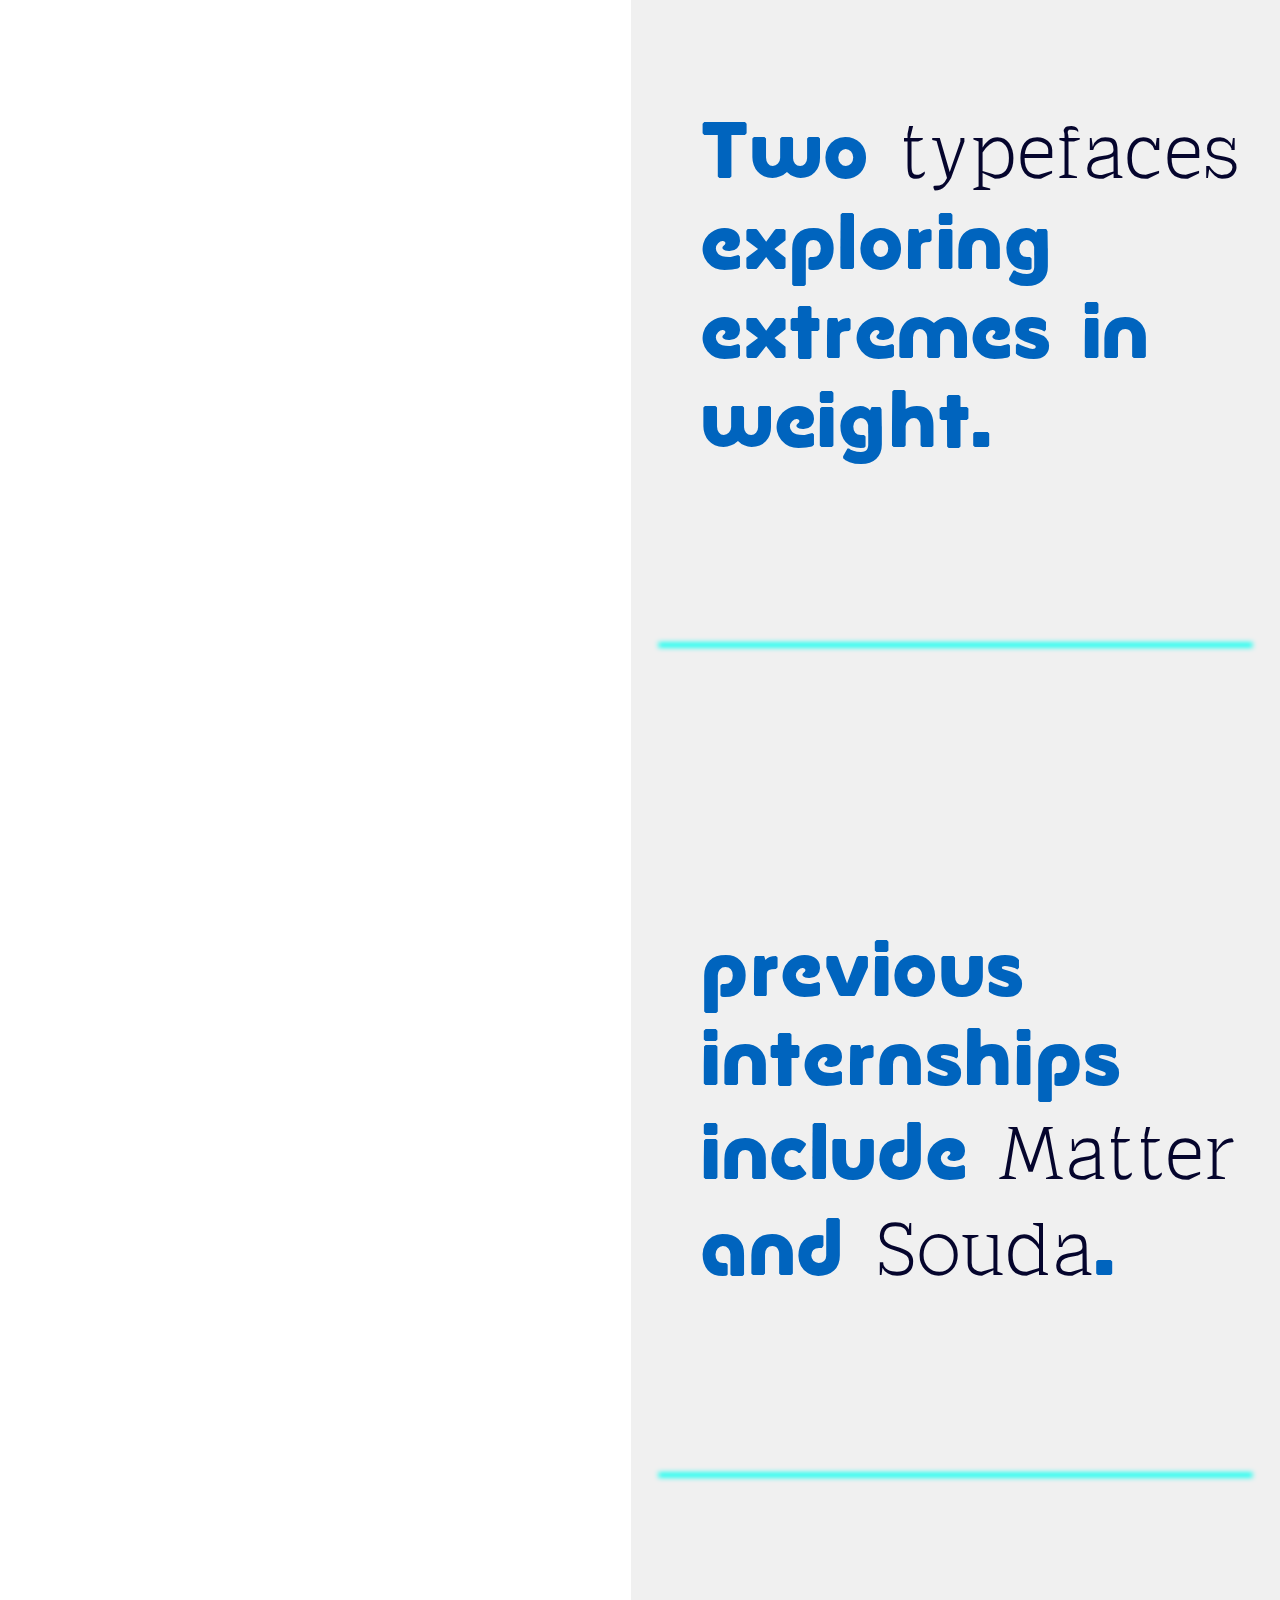
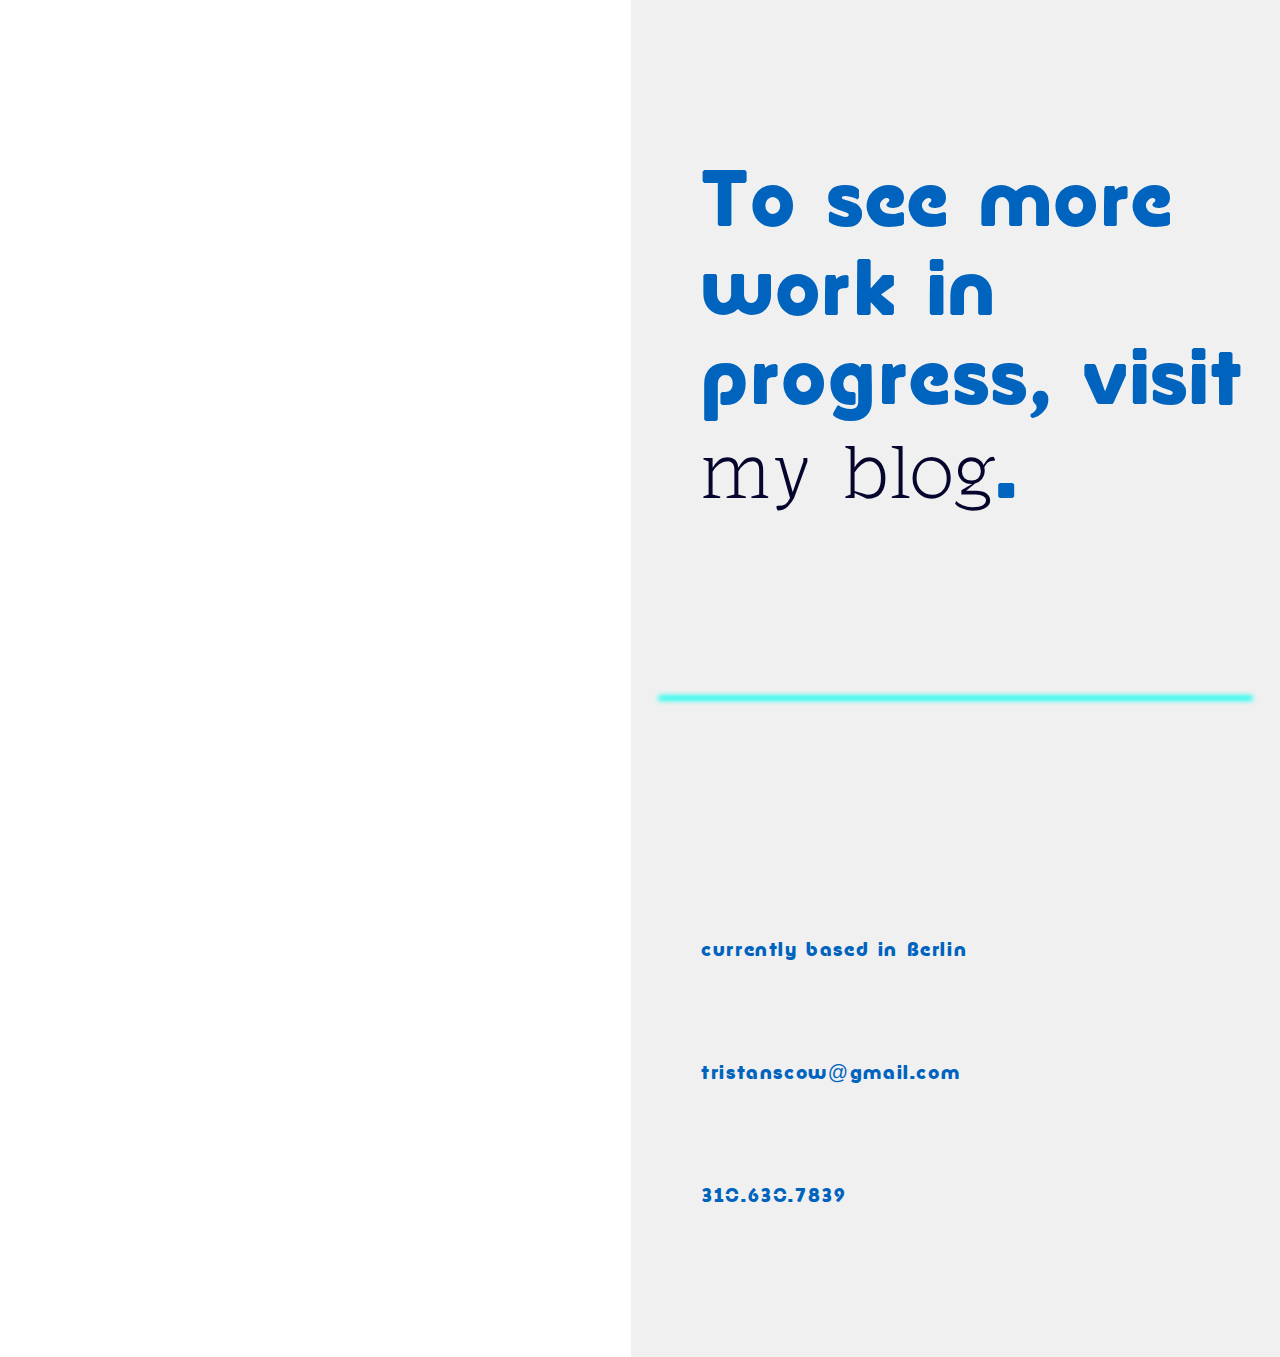
==== commit f01dd640: "new photos" ====
--- a/index.html
+++ b/index.html
@@ -47,7 +47,7 @@
 	            
 	          	<ul>
 	          	
-	          		<li>A selection of<a href="./objects.html"> objects</a> for a collaborative design studio.</li>
+	          		<li>A website and collection of<a href="./objects.html"> objects</a> for a collaborative design studio.</li>
 	          		
 		        	<li>Branding and graphics for a <a href="./agito.html">biking infrastructure improvement program</a> in Baltimore.</li>
 		        	
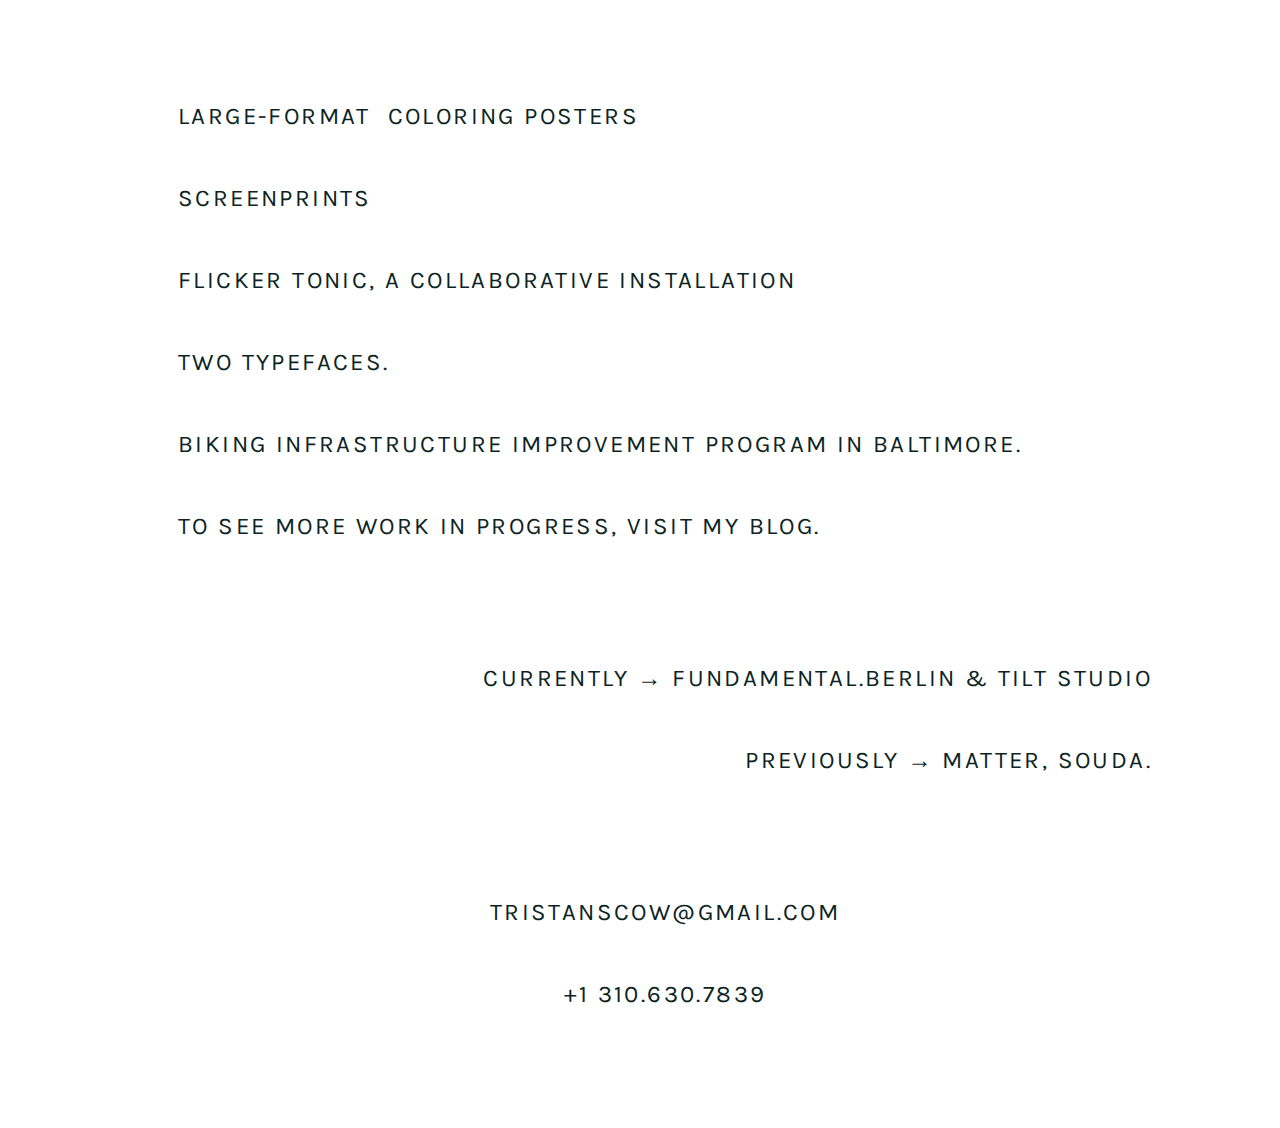
==== commit 40161b6d: "update 2016" ====
--- a/index.html
+++ b/index.html
@@ -3,92 +3,69 @@
 <head>
 <title>Tristan Scow</title>
 <meta name="viewport" content="width=device-width" />
-<link rel="stylesheet" type="text/css" href="stylin.css">
-<script type="text/javascript" src="js/paper-full.min.js"></script>
-<script type="text/paperscript" canvas="myCanvas">
-var mousePoint = view.center;
-var amount = 200;
-var colors = ['rgb(0,100,190)', 'rgb(240,240,240)'];
-
-for (var i = 0; i < amount; i++) {
-	var rect = new Rectangle([0, 0], [8, 8]);
-	rect.center = mousePoint;
-	var path = new Path.Rectangle(rect, 6);
-	path.fillColor = colors[i % 6];
-	var scale = (1 - i / amount) * 100;
-	path.scale(scale);
-}
-
-function onMouseMove(event) {
-	mousePoint = event.point;
-}
-
-var children = project.activeLayer.children;
-function onFrame(event) {
-	for (var i = 0, l = children.length; i < l; i++) {
-		var item = children[i];
-		var delta = (mousePoint - item.position) / (i + 8);
-		
-		if (delta.length > 0.1)
-			item.position += delta;
-	}
-}
-</script>
+<link rel="stylesheet" type="text/css" href="stylin2016.css">
+<link href='https://fonts.googleapis.com/css?family=Karla' rel='stylesheet' type='text/css'>
 </head>
 <body>   
 
-		<canvas id="myCanvas" resize></canvas>
 		
-		<div id="container">
+			<div id="container">
+			
+	
 		
-			<div id="name">tristan<br>scow</div>
-		    
-	        <div class="projectlist">
+		    <div class="feed">
+	        
+
 	            
-	          	<ul>
+	          	<ul class="projectlist">
+	          		          	
+	          		
+	          		<li>Large-format &nbsp;<a href="./posters.html">Coloring Posters</a></li>
+	          		<li><a href="./prints.html">Screenprints</a></li>
+	          		
+	          		<li><a href="./objects.html">Flicker Tonic</a>, a collaborative installation</li>
+	          		
+	          		<li>Two <a href="./type.html">typefaces</a>.</li>
+	          		
+		        	<li><a href="./agito.html">Biking infrastructure improvement program</a> in Baltimore.</li>
+		        	
+		        	<li>To see more work in progress, visit <a href="http://bangbangboogie.tumblr.com">my blog</a>.</li>
+		        	
+		        	  			        	
+	
+	          	</ul>
 	          	
-	          		<li>A website and collection of<a href="./objects.html"> objects</a> for a collaborative design studio.</li>
-	          		
-		        	<li>Branding and graphics for a <a href="./agito.html">biking infrastructure improvement program</a> in Baltimore.</li>
-		        	
-		        	
-		        	<li>Two <a href="./type.html">typefaces</a> exploring extremes in weight.</li>
-		        	
-		        	
-		        	
+	          	
+	          	
+	          	<ul style="text-align: right;">
+	          	
+		        	<li>Currently&nbsp;&rarr;&nbsp;<a href="http://fundamental.berlin">Fundamental.Berlin</a>&nbsp;&amp;&nbsp;<a href="tilt.family">Tilt Studio</a>
+		        	<li>Previously&nbsp;&rarr;&nbsp;<a href="http://mattermatters.com">Matter</a>,&nbsp;<a href="http://soudasouda.com">Souda</a>.</li>
 	          	
 	          	</ul>
 	          	
-	          	<hr>
-	          	
-	          	<ul>
-	          	
-		        	<li>previous internships include <a href="http://mattermatters.com"> Matter</a> and <a href="http://soudasouda.com">Souda</a>.</li>
-	          	
-	          	</ul>
-	        	
-	            <hr>
+
 	            
-	            <ul>
-	            
-	            	<li>To see more work in progress, visit<br> <a href="http://bangbangboogie.tumblr.com">my blog</a>.</li>
-	            	
-	            </ul>
-	            
-				<hr>
 				
-				<ul class="contact">
 				
-					<li>currently based in Berlin</li>
+				<ul style="text-align: center" class="contact">
 					
 		        	<li>tristanscow@gmail.com</li>
 	        	
-		        	<li>310.630.7839</li>
+		        	<li>+1 310.630.7839</li>
 		        	
 				</ul>
 	        	
 	        </div>
+	        
+		</div>
+		<!--
+<div id="screen">
+			</div>
+-->
 
-		</div>
-</body>      
+		
+
+		
+</body>   
 </html>​--- a/stylin2016.css
+++ b/stylin2016.css
@@ -0,0 +1,187 @@
+@font-face {
+	font-family:'Kamilla';
+	src: url('kamilla_preview.woff') format('woff');
+}
+
+@font-face {
+	font-family:'Viktor';
+	src: url('Viktor_preview.ttf') format('truetype');
+}
+
+#screen {
+	width: 100vw;
+	height: 1400px;
+	position: absolute;
+	top:0;
+	z-index: -1;
+	/* background: white; */
+	-webkit-animation-name: bg;
+	-webkit-animation-duration: 8s;
+	-webkit-animation-direction: alternate;
+	-webkit-animation-iteration-count: infinite;
+	-webkit-animation-timing-function: ease-in-out;
+}
+/*
+
+@-webkit-keyframes opacity {
+    0% {opacity: 0;}
+    100% {opacity: 1;}
+}
+*/
+
+
+@-webkit-keyframes bg {
+    0% {background-color: : white; }
+    100% {background-color: black; }
+}
+
+
+#twofer {
+	background: repeating-radial-gradient(10% 9%, black, rgba(30,30,30,1) 10%, rgba(40,40,40,0) 15%);
+	position: absolute;
+	width: 100%;
+	overflow: hidden;
+	
+}
+
+#container {
+	width: 100vw;
+	color: rgb(12,36,31);
+	padding: 0px;
+	font-size: 1em;
+	font-family: 'karla', sans-serif;
+	text-transform: uppercase;
+	letter-spacing: .15em;
+	-webkit-animation-name: bg;
+	-webkit-animation-duration: 8s;
+	-webkit-animation-direction: alternate;
+	-webkit-animation-iteration-count: infinite;
+	-webkit-animation-timing-function: ease-in-out;
+}
+	
+
+
+body {
+	margin:0px;
+	overflow-x: hidden;
+	overflow-y: scroll;
+}
+
+.contact {
+	padding-bottom: 80px;
+}
+
+.feed {
+	max-width: 80vw;
+	margin-left: auto;
+	margin-right:auto;
+}
+
+.feed img {
+	display: block;
+	max-width: 45em;
+	padding-top: 80px;
+	margin-left: auto;
+	margin-right: auto;
+}
+
+.feed img:last-child {
+	padding-bottom: 80px;
+}
+
+
+a{
+	text-decoration: none;
+	color: rgb(12,36,31);
+	-webkit-transform: rotate(90deg);
+}
+
+a:visited {
+	text-shadow: 0 0 3px black;
+	text-decoration:underline;
+}
+
+a:hover {	
+	text-decoration: underline;
+	text-shadow: 0 0 3px black;
+	color: rgb(12,36,31);
+	-webkit-transform: rotate(-90deg);
+	
+}
+
+ul {
+	/* text-align: center; */
+	list-style: none;
+	margin: 0px 0px 0px 0px;
+	font-size: 1.5em;
+	
+}
+
+ul.projectlist {
+	text-align: left;
+}
+
+
+li {
+	padding: 10px 0 0 10px;
+	line-height: 3em;
+}
+
+li:first-child {
+	padding-top: 80px;
+}
+
+hr {
+	
+	border: 0;
+	height: 0;
+	box-shadow: 0px 0px 10px 3px;
+	color: rgb(80,80,80);
+	margin: 30px 30px 0px 0px;
+}
+
+hr:after {  /* Not really supposed to work, but does */
+    content: "\00a0";  /* Prevent margin collapse */
+}
+
+#textbox {
+	/* background: white; */
+	width: 80%;
+	margin-left: 10%;
+	/* position: absolute; */
+	right:0%;
+	color: rgb(5,5,45);
+	font-family: Kamilla;
+	padding: 100px 0 80px 0;
+	text-align: center;
+}
+
+#textbox a {
+	text-decoration: none;
+	color: rgb(5,5,45);
+}
+
+#textbox.viktor {
+	font-family: Viktor;
+}
+
+.typetoggle {
+	color: white;
+	font-size: .5em;
+	display: block;
+	padding: 30px;
+	border-radius: 30px;
+	margin: 80px auto 0 auto;
+	box-shadow: none;
+	appearance: none;
+	border: none;
+	background: rgb(5,5,45);
+	font-family: Kamilla;
+}
+
+.typetoggle:focus {
+	box-shadow: none;
+	background: rgb(5,5,45);
+	appearance: none;
+	border: none;
+}
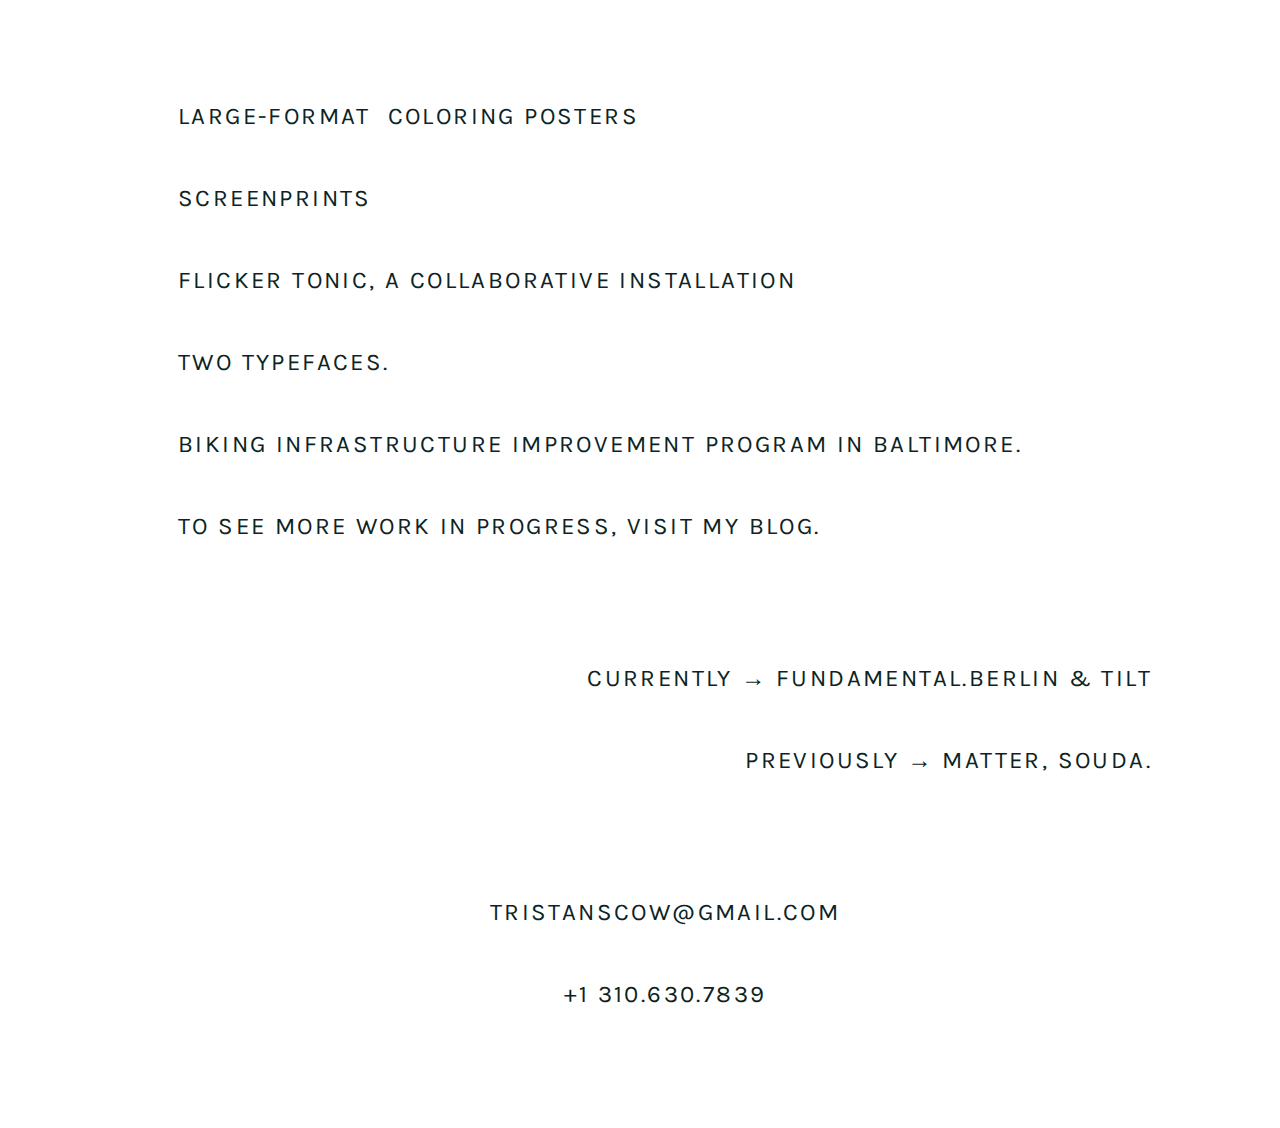
==== commit 8b656669: "url fix" ====
--- a/index.html
+++ b/index.html
@@ -39,7 +39,7 @@
 	          	
 	          	<ul style="text-align: right;">
 	          	
-		        	<li>Currently&nbsp;&rarr;&nbsp;<a href="http://fundamental.berlin">Fundamental.Berlin</a>&nbsp;&amp;&nbsp;<a href="tilt.family">Tilt Studio</a>
+		        	<li>Currently&nbsp;&rarr;&nbsp;<a href="http://fundamental.berlin">Fundamental.Berlin</a>&nbsp;&amp;&nbsp;<a href="http://tilt.family">Tilt</a>
 		        	<li>Previously&nbsp;&rarr;&nbsp;<a href="http://mattermatters.com">Matter</a>,&nbsp;<a href="http://soudasouda.com">Souda</a>.</li>
 	          	
 	          	</ul>
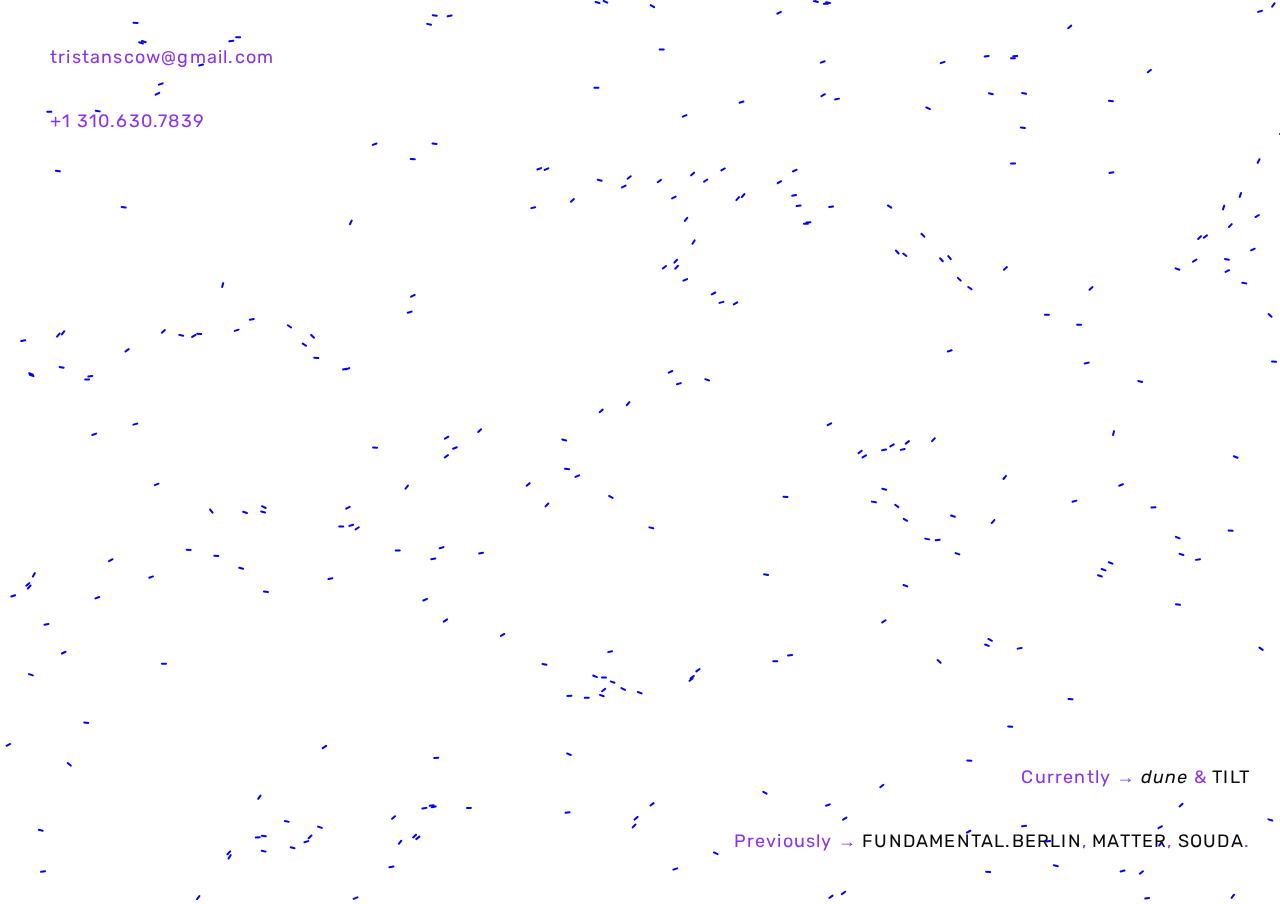
==== commit 14765761: "massiv updaten" ====
--- a/index.html
+++ b/index.html
@@ -2,9 +2,17 @@
 <html>
 <head>
 <title>Tristan Scow</title>
-<meta name="viewport" content="width=device-width" />
+
+<meta http-equiv="Content-Type" content="text/html; charset=UTF-8" />
 <link rel="stylesheet" type="text/css" href="stylin2016.css">
-<link href='https://fonts.googleapis.com/css?family=Karla' rel='stylesheet' type='text/css'>
+<link href="https://fonts.googleapis.com/css?family=Libre+Baskerville|Rubik" rel="stylesheet">
+
+ <script language="javascript" type="text/javascript" src="libraries/p5.js"></script>
+  <!-- uncomment lines below to include extra p5 libraries -->
+  <!--<script language="javascript" src="libraries/p5.dom.js"></script>-->
+  <!--<script language="javascript" src="libraries/p5.sound.js"></script>-->
+  <script language="javascript" type="text/javascript" src="sketch.js"></script>
+  <script language="javascript" type="text/javascript" src="particle.js"></script>
 </head>
 <body>   
 
@@ -12,35 +20,26 @@
 			<div id="container">
 			
 	
-		
+
+	
+			
 		    <div class="feed">
-	        
-
-	            
-	          	<ul class="projectlist">
-	          		          	
-	          		
-	          		<li>Large-format &nbsp;<a href="./posters.html">Coloring Posters</a></li>
-	          		<li><a href="./prints.html">Screenprints</a></li>
-	          		
-	          		<li><a href="./objects.html">Flicker Tonic</a>, a collaborative installation</li>
-	          		
-	          		<li>Two <a href="./type.html">typefaces</a>.</li>
-	          		
-		        	<li><a href="./agito.html">Biking infrastructure improvement program</a> in Baltimore.</li>
+		    
+		    
+	     
+	          	
+	          	<ul style="text-align: left" class="contact">
+					
+		        	<li>tristanscow@gmail.com</li>
+	        	
+		        	<li>+1 310.630.7839</li>
 		        	
-		        	<li>To see more work in progress, visit <a href="http://bangbangboogie.tumblr.com">my blog</a>.</li>
-		        	
-		        	  			        	
-	
-	          	</ul>
+				</ul>
 	          	
+	          	<ul style="text-align: right;" class="experience">
 	          	
-	          	
-	          	<ul style="text-align: right;">
-	          	
-		        	<li>Currently&nbsp;&rarr;&nbsp;<a href="http://fundamental.berlin">Fundamental.Berlin</a>&nbsp;&amp;&nbsp;<a href="http://tilt.family">Tilt</a>
-		        	<li>Previously&nbsp;&rarr;&nbsp;<a href="http://mattermatters.com">Matter</a>,&nbsp;<a href="http://soudasouda.com">Souda</a>.</li>
+		        	<li>Currently&nbsp;&rarr;&nbsp;<a href="http://dune-ny.com"><span style="font-style:italic; text-transform:lowercase;">dune</span></a>&nbsp;&amp;&nbsp;<a href="http://tilt.family">Tilt</a>
+		        	<li>Previously&nbsp;&rarr;&nbsp;<a href="http://fundamental.berlin">Fundamental.Berlin</a>,&nbsp;<a href="http://mattermatters.com">Matter</a>,&nbsp;<a href="http://soudasouda.com">Souda</a>.</li>
 	          	
 	          	</ul>
 	          	
@@ -48,22 +47,15 @@
 	            
 				
 				
-				<ul style="text-align: center" class="contact">
-					
-		        	<li>tristanscow@gmail.com</li>
-	        	
-		        	<li>+1 310.630.7839</li>
-		        	
-				</ul>
+				
 	        	
 	        </div>
 	        
-		</div>
-		<!--
-<div id="screen">
-			</div>
--->
-
+	        </div>
+	        
+	        </div>
+	        
+		
 		
 
 		
--- a/stylin2016.css
+++ b/stylin2016.css
@@ -10,30 +10,12 @@
 
 #screen {
 	width: 100vw;
-	height: 1400px;
-	position: absolute;
-	top:0;
-	z-index: -1;
-	/* background: white; */
-	-webkit-animation-name: bg;
-	-webkit-animation-duration: 8s;
-	-webkit-animation-direction: alternate;
-	-webkit-animation-iteration-count: infinite;
-	-webkit-animation-timing-function: ease-in-out;
-}
-/*
-
-@-webkit-keyframes opacity {
-    0% {opacity: 0;}
-    100% {opacity: 1;}
-}
-*/
-
-
-@-webkit-keyframes bg {
-    0% {background-color: : white; }
-    100% {background-color: black; }
-}
+	height: auto;
+
+
+}
+
+
 
 
 #twofer {
@@ -44,20 +26,25 @@
 	
 }
 
+
+
 #container {
 	width: 100vw;
-	color: rgb(12,36,31);
-	padding: 0px;
-	font-size: 1em;
-	font-family: 'karla', sans-serif;
-	text-transform: uppercase;
-	letter-spacing: .15em;
+	position: absolute;
+	top:0;
+	z-index: 1;
+	height: auto;
+	color: rgb(140,50,240);
+	font-size: .75em;
+	font-family:'Rubik';
+	letter-spacing: .1em;
 	-webkit-animation-name: bg;
-	-webkit-animation-duration: 8s;
+	-webkit-animation-duration: 1s;
 	-webkit-animation-direction: alternate;
 	-webkit-animation-iteration-count: infinite;
 	-webkit-animation-timing-function: ease-in-out;
 }
+
 	
 
 
@@ -68,11 +55,19 @@
 }
 
 .contact {
-	padding-bottom: 80px;
-}
+	padding-bottom: 10px;
+}
+
+.experience {
+	position: absolute;
+	top: 80vh;
+	right: 30px;
+}
+
+
 
 .feed {
-	max-width: 80vw;
+	max-width: 100vw;
 	margin-left: auto;
 	margin-right:auto;
 }
@@ -92,20 +87,20 @@
 
 a{
 	text-decoration: none;
-	color: rgb(12,36,31);
-	-webkit-transform: rotate(90deg);
+	color: rgb(10,10,10);
+	font-family: 'Rubik', sans-serif;
+	text-transform: uppercase;
 }
 
 a:visited {
-	text-shadow: 0 0 3px black;
+	text-shadow: 0 0 3px rgb(255,0,0);
 	text-decoration:underline;
 }
 
 a:hover {	
-	text-decoration: underline;
-	text-shadow: 0 0 3px black;
-	color: rgb(12,36,31);
-	-webkit-transform: rotate(-90deg);
+	
+	text-shadow: 0 0 5px rgb(0,0,255);
+	
 	
 }
 
@@ -114,6 +109,7 @@
 	list-style: none;
 	margin: 0px 0px 0px 0px;
 	font-size: 1.5em;
+	max-width: 90vw;
 	
 }
 
@@ -128,8 +124,14 @@
 }
 
 li:first-child {
-	padding-top: 80px;
-}
+	padding-top: 30px;
+}
+
+/*
+li img {
+	max-height: 80vh;
+}
+*/
 
 hr {
 	
@@ -143,6 +145,27 @@
 hr:after {  /* Not really supposed to work, but does */
     content: "\00a0";  /* Prevent margin collapse */
 }
+
+#BS {
+	max-width: 80vw;
+	margin-left: auto;
+	margin-right:auto;	
+}
+
+#BS img {
+	max-width: 500px;
+	margin-top: 80px;
+	background-color: white;
+	float:left;
+	padding: 5px;
+}
+
+#BS .left img {
+	margin-right: 40px;
+
+}
+
+
 
 #textbox {
 	/* background: white; */
